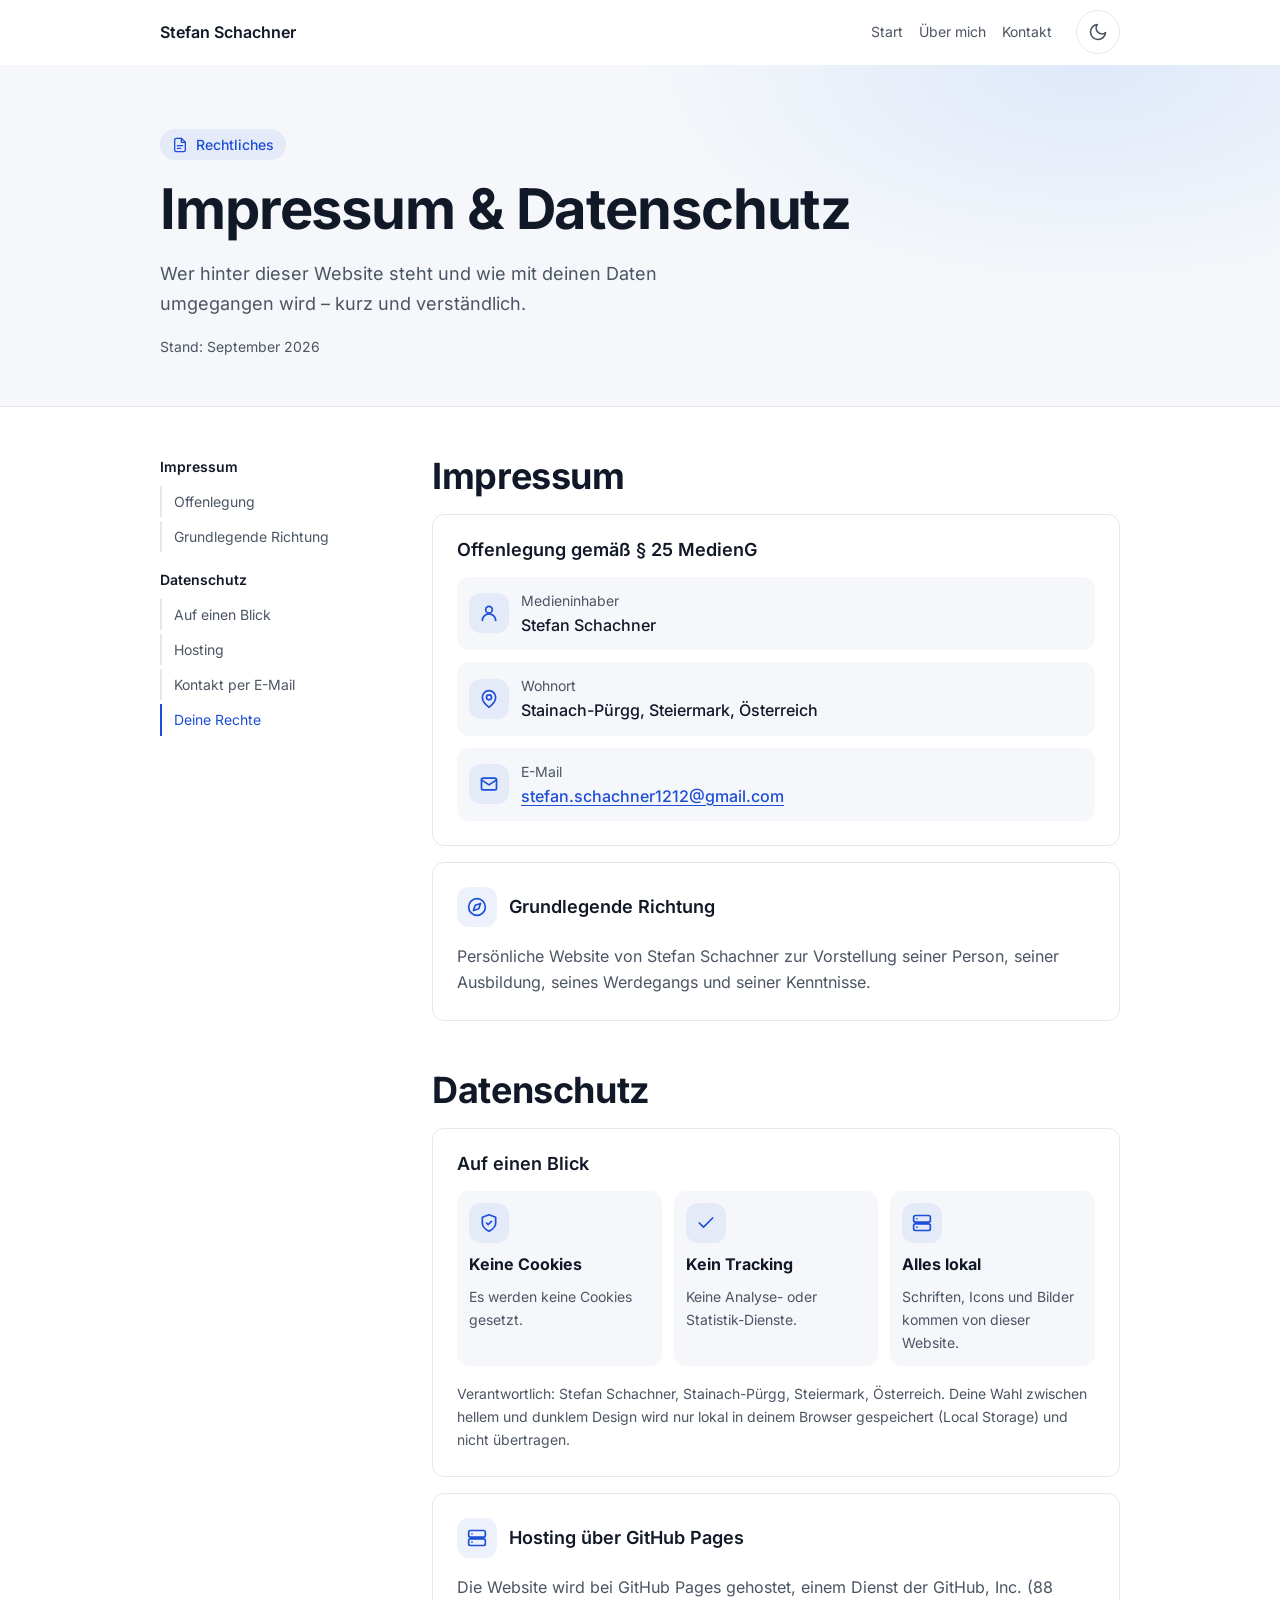
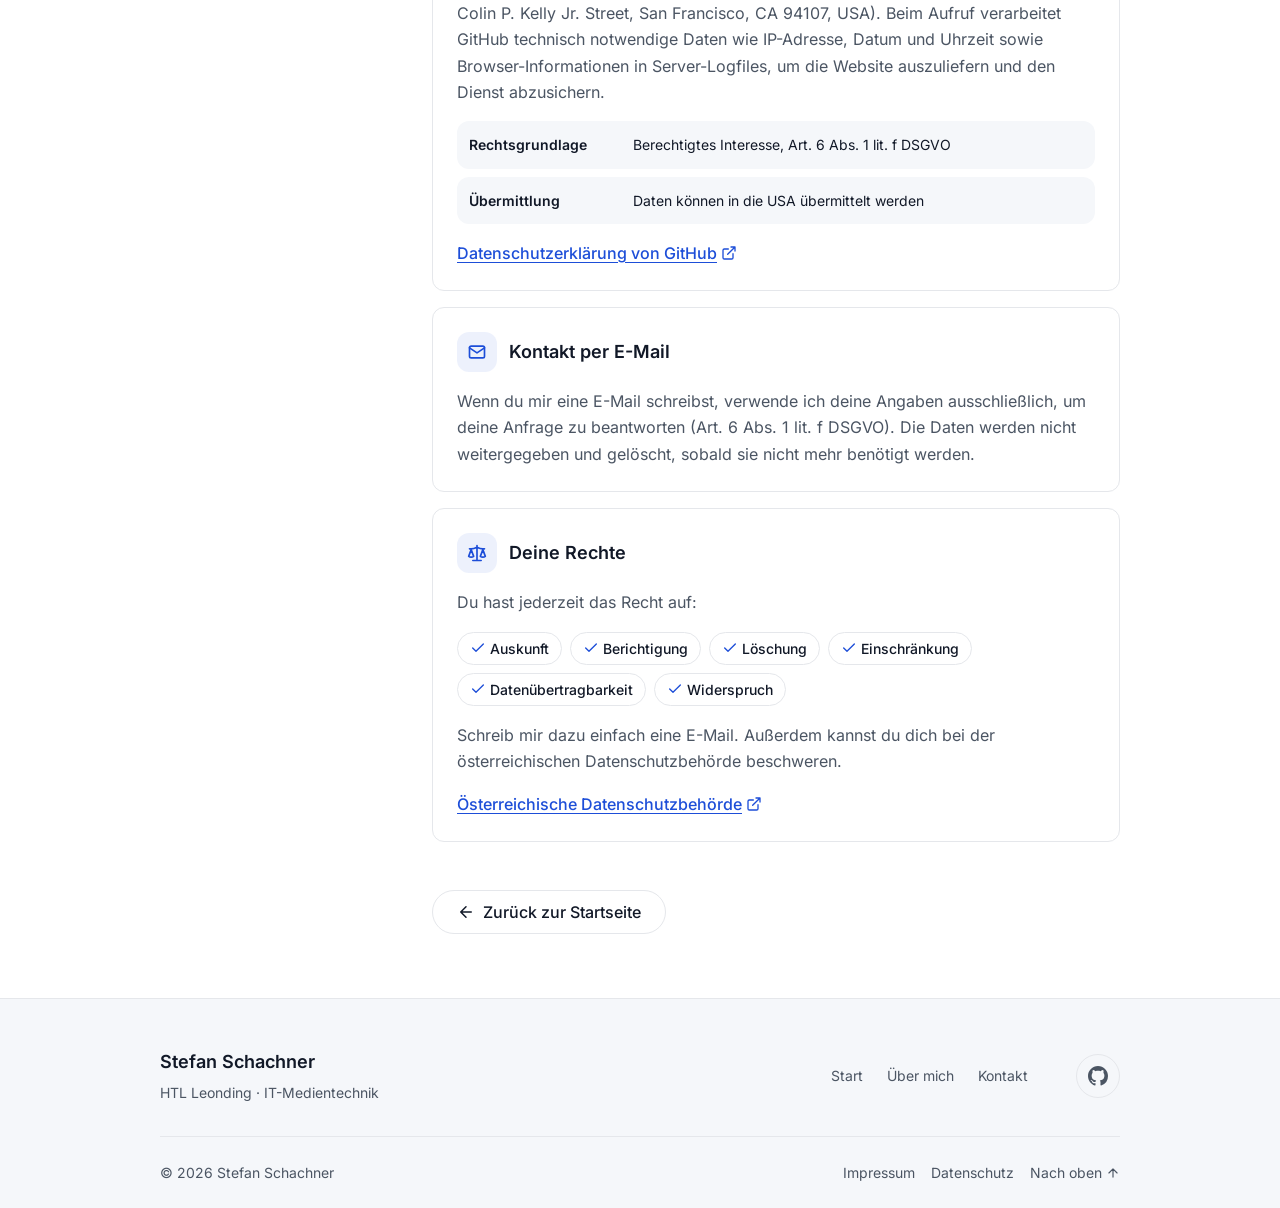
==== impressum/index.html @ c4fe38c9 "Deploy bb2a3c9891f2773bdb623ffd3e989d7460086ff8 stefanschachner1212/schachner-homepage@bb2a3c9891f27" ====
<!DOCTYPE html><html lang="de"><head><meta charset="utf-8"><meta name="viewport" content="width=device-width, initial-scale=1"><title>Impressum &amp; Datenschutz – Stefan Schachner</title><meta name="description" content="Impressum, Offenlegung und Datenschutzhinweise der Website von Stefan Schachner."><link rel="canonical" href="https://stefanschachner1212.github.io/impressum/"><link rel="icon" type="image/svg+xml" href="/favicon.svg"><link rel="apple-touch-icon" href="/apple-touch-icon.png"><meta name="theme-color" content="#ffffff" data-theme-color><meta name="author" content="Stefan Schachner"><meta name="generator" content="Astro v7.3.4"><!-- Link-Vorschau (WhatsApp, LinkedIn, …) --><meta property="og:type" content="website"><meta property="og:locale" content="de_AT"><meta property="og:site_name" content="Stefan Schachner"><meta property="og:title" content="Impressum &amp; Datenschutz – Stefan Schachner"><meta property="og:description" content="Impressum, Offenlegung und Datenschutzhinweise der Website von Stefan Schachner."><meta property="og:url" content="https://stefanschachner1212.github.io/impressum/"><meta property="og:image" content="https://stefanschachner1212.github.io/og-image.png"><meta property="og:image:width" content="1200"><meta property="og:image:height" content="630"><meta property="og:image:alt" content="Stefan Schachner – HTL Leonding, IT-Medientechnik"><meta name="twitter:card" content="summary_large_image"><!-- Vor dem ersten Rendern: .js-Klasse und Theme setzen (kein Aufblitzen). Standard: hell. --><script>
      (() => {
        document.documentElement.classList.add('js');
        let theme = 'light';
        try {
          if (localStorage.getItem('theme') === 'dark') theme = 'dark';
        } catch {}
        document.documentElement.dataset.theme = theme;
      })();
    </script><link rel="stylesheet" href="/_astro/BaseLayout.BggWxMTT.css"><link rel="stylesheet" href="/_astro/impressum.Cw_lmOpi.css"></head><body><a class="skip-link" href="#inhalt">Zum Inhalt springen</a><header class="header" data-header data-astro-cid-nen7h5rs><div class="container header__inner" data-astro-cid-nen7h5rs><a class="header__name" href="/" data-astro-cid-nen7h5rs>Stefan Schachner</a><div class="header__actions" data-astro-cid-nen7h5rs><nav class="header__nav" id="hauptmenue" aria-label="Hauptnavigation" data-menu data-astro-cid-nen7h5rs><ul class="header__links" data-astro-cid-nen7h5rs><li data-astro-cid-nen7h5rs><a href="/#start" data-astro-cid-nen7h5rs>Start</a></li><li data-astro-cid-nen7h5rs><a href="/#ueber-mich" data-astro-cid-nen7h5rs>Über mich</a></li><li data-astro-cid-nen7h5rs><a href="/#kontakt" data-astro-cid-nen7h5rs>Kontakt</a></li></ul></nav><button class="theme-toggle js-only" type="button" aria-label="Dunkles Design aktivieren" data-theme-toggle data-astro-cid-l6lhmie6><!-- Mond: im hellen Modus sichtbar (→ dunkel) --><svg class="theme-toggle__icon theme-toggle__icon--moon" viewBox="0 0 24 24" width="20" height="20" aria-hidden="true" focusable="false" data-astro-cid-l6lhmie6><path d="M21 12.8A9 9 0 1 1 11.2 3a7 7 0 0 0 9.8 9.8Z" fill="none" stroke="currentColor" stroke-width="2" stroke-linecap="round" stroke-linejoin="round" data-astro-cid-l6lhmie6></path></svg><!-- Sonne: im dunklen Modus sichtbar (→ hell) --><svg class="theme-toggle__icon theme-toggle__icon--sun" viewBox="0 0 24 24" width="20" height="20" aria-hidden="true" focusable="false" data-astro-cid-l6lhmie6><g fill="none" stroke="currentColor" stroke-width="2" stroke-linecap="round" data-astro-cid-l6lhmie6><circle cx="12" cy="12" r="4" data-astro-cid-l6lhmie6></circle><path d="M12 2v2M12 20v2M4.9 4.9l1.4 1.4M17.7 17.7l1.4 1.4M2 12h2M20 12h2M4.9 19.1l1.4-1.4M17.7 6.3l1.4-1.4" data-astro-cid-l6lhmie6></path></g></svg></button><script type="module">var e=document.documentElement;function t(){let t=document.querySelector(`meta[data-theme-color]`),n=getComputedStyle(e).getPropertyValue(`--color-bg`).trim();t&&n&&t.setAttribute(`content`,n)}t();function n(t){let n=e.dataset.theme===`dark`;t.setAttribute(`aria-label`,n?`Helles Design aktivieren`:`Dunkles Design aktivieren`)}var r=window.matchMedia(`(prefers-reduced-motion: reduce)`);document.querySelectorAll(`[data-theme-toggle]`).forEach(i=>{n(i);let a=r=>{e.dataset.theme=r;try{localStorage.setItem(`theme`,r)}catch{}n(i),t()};i.addEventListener(`click`,()=>{let t=e.dataset.theme===`dark`?`light`:`dark`;if(!document.startViewTransition||r.matches){a(t);return}let n=i.getBoundingClientRect(),o=n.left+n.width/2,s=n.top+n.height/2,c=Math.hypot(Math.max(o,innerWidth-o),Math.max(s,innerHeight-s));e.classList.add(`theme-transition`);let l=document.startViewTransition(()=>a(t));l.ready.then(()=>{e.animate({clipPath:[`circle(0px at ${o}px ${s}px)`,`circle(${c}px at ${o}px ${s}px)`]},{duration:550,easing:`cubic-bezier(0.22, 1, 0.36, 1)`,pseudoElement:`::view-transition-new(root)`})}),l.finished.finally(()=>e.classList.remove(`theme-transition`))})});</script><button class="header__menu-button js-only" type="button" aria-expanded="false" aria-controls="hauptmenue" data-menu-button data-astro-cid-nen7h5rs><span class="visually-hidden" data-astro-cid-nen7h5rs>Menü</span><svg viewBox="0 0 24 24" width="22" height="22" aria-hidden="true" focusable="false" data-astro-cid-nen7h5rs><g fill="none" stroke="currentColor" stroke-width="2" stroke-linecap="round" data-astro-cid-nen7h5rs><path class="header__menu-line header__menu-line--top" d="M4 7h16" data-astro-cid-nen7h5rs></path><path class="header__menu-line header__menu-line--mid" d="M4 12h16" data-astro-cid-nen7h5rs></path><path class="header__menu-line header__menu-line--bot" d="M4 17h16" data-astro-cid-nen7h5rs></path></g></svg></button></div></div></header><script type="module">var e=document.querySelector(`[data-menu]`),t=document.querySelector(`[data-menu-button]`),n=document.querySelector(`[data-header]`);if(n){let e=()=>{let e=window.scrollY;n.classList.toggle(`is-scrolled`,e>8),document.documentElement.toggleAttribute(`data-scrolled`,e>8),document.documentElement.toggleAttribute(`data-scrolled-far`,e>window.innerHeight*.8)};e(),window.addEventListener(`scroll`,e,{passive:!0})}if(e){let t=new Map;e.querySelectorAll(`a[href*="#"]`).forEach(e=>{let n=new URL(e.href),r=n.pathname===location.pathname?document.getElementById(n.hash.slice(1)):null;r&&t.set(r,e)});let n=e=>{t.forEach(t=>{t===e?t.setAttribute(`aria-current`,`location`):t.removeAttribute(`aria-current`)})};if(t.size){let e=[...t.keys()],r=new IntersectionObserver(r=>{if(window.innerHeight+window.scrollY>=document.documentElement.scrollHeight-4)return n(t.get(e[e.length-1]));let i=r.find(e=>e.isIntersecting);i&&n(t.get(i.target))},{rootMargin:`-45% 0px -50% 0px`});e.forEach(e=>r.observe(e))}}if(e&&t&&n){let r=window.matchMedia(`(min-width: 40rem)`),i=n=>{e.classList.toggle(`is-open`,n),t.setAttribute(`aria-expanded`,String(n))};t.addEventListener(`click`,()=>{let n=t.getAttribute(`aria-expanded`)!==`true`;i(n),n&&e.querySelector(`a`)?.focus()}),e.addEventListener(`click`,e=>{e.target.closest(`a`)&&i(!1)}),document.addEventListener(`keydown`,e=>{e.key===`Escape`&&t.getAttribute(`aria-expanded`)===`true`&&(i(!1),t.focus())}),document.addEventListener(`click`,e=>{n.contains(e.target)||i(!1)}),r.addEventListener(`change`,()=>i(!1))}</script><main id="inhalt"><header class="legal-hero" data-astro-cid-wvx5tcg7><div class="container" data-astro-cid-wvx5tcg7><p class="legal-hero__badge" data-reveal data-astro-cid-wvx5tcg7><svg viewBox="0 0 24 24" width="16" height="16" fill="none" stroke="currentColor" stroke-width="2" stroke-linecap="round" stroke-linejoin="round" aria-hidden="true" focusable="false"><path d="M14 2H6a2 2 0 0 0-2 2v16a2 2 0 0 0 2 2h12a2 2 0 0 0 2-2V8Z"/><path d="M14 2v6h6M8 13h8M8 17h5"/></svg>Rechtliches</p><h1 class="legal-hero__title" data-reveal style="--reveal-delay: 80ms" data-astro-cid-wvx5tcg7>Impressum & Datenschutz</h1><p class="legal-hero__lead" data-reveal style="--reveal-delay: 160ms" data-astro-cid-wvx5tcg7>Wer hinter dieser Website steht und wie mit deinen Daten umgegangen wird – kurz und verständlich.</p><p class="legal-hero__meta" data-reveal style="--reveal-delay: 240ms" data-astro-cid-wvx5tcg7>Stand: September 2026</p></div></header><div class="container legal" data-astro-cid-wvx5tcg7><nav class="legal__toc" aria-label="Inhalt dieser Seite" data-toc data-astro-cid-wvx5tcg7><div class="legal__toc-group" data-astro-cid-wvx5tcg7><p class="legal__toc-title" data-astro-cid-wvx5tcg7>Impressum</p><ul data-astro-cid-wvx5tcg7><li data-astro-cid-wvx5tcg7><a href="#offenlegung" data-astro-cid-wvx5tcg7>Offenlegung</a></li><li data-astro-cid-wvx5tcg7><a href="#richtung" data-astro-cid-wvx5tcg7>Grundlegende Richtung</a></li></ul></div><div class="legal__toc-group" data-astro-cid-wvx5tcg7><p class="legal__toc-title" data-astro-cid-wvx5tcg7>Datenschutz</p><ul data-astro-cid-wvx5tcg7><li data-astro-cid-wvx5tcg7><a href="#datenschutz" data-astro-cid-wvx5tcg7>Auf einen Blick</a></li><li data-astro-cid-wvx5tcg7><a href="#hosting" data-astro-cid-wvx5tcg7>Hosting</a></li><li data-astro-cid-wvx5tcg7><a href="#email" data-astro-cid-wvx5tcg7>Kontakt per E-Mail</a></li><li data-astro-cid-wvx5tcg7><a href="#rechte" data-astro-cid-wvx5tcg7>Deine Rechte</a></li></ul></div></nav><div class="legal__content" data-astro-cid-wvx5tcg7><!-- Impressum --><section class="legal__section" aria-labelledby="impressum-titel" data-astro-cid-wvx5tcg7><h2 id="impressum-titel" class="legal__group-title" data-astro-cid-wvx5tcg7>Impressum</h2><article id="offenlegung" class="legal__card" data-astro-cid-wvx5tcg7><h3 class="legal__card-title" data-astro-cid-wvx5tcg7>Offenlegung gemäß § 25 MedienG</h3><ul class="legal__facts" data-astro-cid-wvx5tcg7><li class="legal__fact" data-astro-cid-wvx5tcg7><span class="legal__icon" data-astro-cid-wvx5tcg7><svg viewBox="0 0 24 24" width="20" height="20" fill="none" stroke="currentColor" stroke-width="2" stroke-linecap="round" stroke-linejoin="round" aria-hidden="true" focusable="false"><circle cx="12" cy="8" r="4"/><path d="M4 21a8 8 0 0 1 16 0"/></svg></span><span class="legal__fact-label" data-astro-cid-wvx5tcg7>Medieninhaber</span><span class="legal__fact-value" data-astro-cid-wvx5tcg7>Stefan Schachner</span></li><li class="legal__fact" data-astro-cid-wvx5tcg7><span class="legal__icon" data-astro-cid-wvx5tcg7><svg viewBox="0 0 24 24" width="20" height="20" fill="none" stroke="currentColor" stroke-width="2" stroke-linecap="round" stroke-linejoin="round" aria-hidden="true" focusable="false"><path d="M20 10c0 6-8 12-8 12s-8-6-8-12a8 8 0 0 1 16 0Z"/><circle cx="12" cy="10" r="3"/></svg></span><span class="legal__fact-label" data-astro-cid-wvx5tcg7>Wohnort</span><span class="legal__fact-value" data-astro-cid-wvx5tcg7>Stainach-Pürgg, Steiermark, Österreich</span></li><li class="legal__fact" data-astro-cid-wvx5tcg7><span class="legal__icon" data-astro-cid-wvx5tcg7><svg viewBox="0 0 24 24" width="20" height="20" fill="none" stroke="currentColor" stroke-width="2" stroke-linecap="round" stroke-linejoin="round" aria-hidden="true" focusable="false"><rect x="3" y="5" width="18" height="14" rx="2"/><path d="m3 7 9 6 9-6"/></svg></span><span class="legal__fact-label" data-astro-cid-wvx5tcg7>E-Mail</span><span class="legal__fact-value" data-astro-cid-wvx5tcg7><a data-email-user="2121renhcahcs.nafets" data-email-domain="moc.liamg"><span data-email-text>stefan.schachner1212 [at] gmail.com</span></a><script type="module">var e=e=>[...e].reverse().join(``);document.querySelectorAll(`[data-email-user]`).forEach(t=>{let n=`${e(t.dataset.emailUser??``)}@${e(t.dataset.emailDomain??``)}`;t.href=`mailto:${n}`;let r=t.querySelector(`[data-email-text]`),[i,a]=n.split(`@`);r&&r.replaceChildren(`${i}@`,document.createElement(`wbr`),a)});</script></span></li></ul></article><article id="richtung" class="legal__card" data-astro-cid-wvx5tcg7><div class="legal__card-head" data-astro-cid-wvx5tcg7><span class="legal__icon" data-astro-cid-wvx5tcg7><svg viewBox="0 0 24 24" width="20" height="20" fill="none" stroke="currentColor" stroke-width="2" stroke-linecap="round" stroke-linejoin="round" aria-hidden="true" focusable="false"><circle cx="12" cy="12" r="10"/><path d="m16.24 7.76-2.12 6.36-6.36 2.12 2.12-6.36Z"/></svg></span><h3 class="legal__card-title" data-astro-cid-wvx5tcg7>Grundlegende Richtung</h3></div><p data-astro-cid-wvx5tcg7>Persönliche Website von Stefan Schachner zur Vorstellung seiner Person, seiner Ausbildung, seines Werdegangs und seiner Kenntnisse.</p></article></section><!-- Datenschutz --><section class="legal__section" aria-labelledby="datenschutz-titel" data-astro-cid-wvx5tcg7><h2 id="datenschutz-titel" class="legal__group-title" data-astro-cid-wvx5tcg7>Datenschutz</h2><article id="datenschutz" class="legal__card" data-astro-cid-wvx5tcg7><h3 class="legal__card-title" data-astro-cid-wvx5tcg7>Auf einen Blick</h3><ul class="legal__principles" data-astro-cid-wvx5tcg7><li class="legal__principle" data-astro-cid-wvx5tcg7><span class="legal__icon" data-astro-cid-wvx5tcg7><svg viewBox="0 0 24 24" width="20" height="20" fill="none" stroke="currentColor" stroke-width="2" stroke-linecap="round" stroke-linejoin="round" aria-hidden="true" focusable="false"><path d="M12 22s8-4 8-10V5l-8-3-8 3v7c0 6 8 10 8 10Z"/><path d="m9 12 2 2 4-4"/></svg></span><strong data-astro-cid-wvx5tcg7>Keine Cookies</strong><span data-astro-cid-wvx5tcg7>Es werden keine Cookies gesetzt.</span></li><li class="legal__principle" data-astro-cid-wvx5tcg7><span class="legal__icon" data-astro-cid-wvx5tcg7><svg viewBox="0 0 24 24" width="20" height="20" fill="none" stroke="currentColor" stroke-width="2" stroke-linecap="round" stroke-linejoin="round" aria-hidden="true" focusable="false"><path d="M20 6 9 17l-5-5"/></svg></span><strong data-astro-cid-wvx5tcg7>Kein Tracking</strong><span data-astro-cid-wvx5tcg7>Keine Analyse- oder Statistik-Dienste.</span></li><li class="legal__principle" data-astro-cid-wvx5tcg7><span class="legal__icon" data-astro-cid-wvx5tcg7><svg viewBox="0 0 24 24" width="20" height="20" fill="none" stroke="currentColor" stroke-width="2" stroke-linecap="round" stroke-linejoin="round" aria-hidden="true" focusable="false"><rect x="2" y="3" width="20" height="8" rx="2"/><rect x="2" y="13" width="20" height="8" rx="2"/><path d="M6 7h.01M6 17h.01"/></svg></span><strong data-astro-cid-wvx5tcg7>Alles lokal</strong><span data-astro-cid-wvx5tcg7>Schriften, Icons und Bilder kommen von dieser Website.</span></li></ul><p class="legal__note" data-astro-cid-wvx5tcg7>Verantwortlich: Stefan Schachner, Stainach-Pürgg, Steiermark, Österreich. Deine Wahl zwischen hellem und dunklem Design wird nur lokal in deinem Browser gespeichert (Local Storage) und nicht übertragen.</p></article><article id="hosting" class="legal__card" data-astro-cid-wvx5tcg7><div class="legal__card-head" data-astro-cid-wvx5tcg7><span class="legal__icon" data-astro-cid-wvx5tcg7><svg viewBox="0 0 24 24" width="20" height="20" fill="none" stroke="currentColor" stroke-width="2" stroke-linecap="round" stroke-linejoin="round" aria-hidden="true" focusable="false"><rect x="2" y="3" width="20" height="8" rx="2"/><rect x="2" y="13" width="20" height="8" rx="2"/><path d="M6 7h.01M6 17h.01"/></svg></span><h3 class="legal__card-title" data-astro-cid-wvx5tcg7>Hosting über GitHub Pages</h3></div><p data-astro-cid-wvx5tcg7>Die Website wird bei GitHub Pages gehostet, einem Dienst der GitHub, Inc. (88 Colin P. Kelly Jr. Street, San Francisco, CA 94107, USA). Beim Aufruf verarbeitet GitHub technisch notwendige Daten wie IP-Adresse, Datum und Uhrzeit sowie Browser-Informationen in Server-Logfiles, um die Website auszuliefern und den Dienst abzusichern.</p><ul class="legal__details" data-astro-cid-wvx5tcg7><li data-astro-cid-wvx5tcg7><span data-astro-cid-wvx5tcg7>Rechtsgrundlage</span> Berechtigtes Interesse, Art. 6 Abs. 1 lit. f DSGVO</li><li data-astro-cid-wvx5tcg7><span data-astro-cid-wvx5tcg7>Übermittlung</span> Daten können in die USA übermittelt werden</li></ul><a class="legal__link" href="https://docs.github.com/de/site-policy/privacy-policies/github-general-privacy-statement" data-astro-cid-wvx5tcg7>Datenschutzerklärung von GitHub<svg viewBox="0 0 24 24" width="16" height="16" fill="none" stroke="currentColor" stroke-width="2" stroke-linecap="round" stroke-linejoin="round" aria-hidden="true" focusable="false"><path d="M15 3h6v6M10 14 21 3M18 13v6a2 2 0 0 1-2 2H5a2 2 0 0 1-2-2V8a2 2 0 0 1 2-2h6"/></svg></a></article><article id="email" class="legal__card" data-astro-cid-wvx5tcg7><div class="legal__card-head" data-astro-cid-wvx5tcg7><span class="legal__icon" data-astro-cid-wvx5tcg7><svg viewBox="0 0 24 24" width="20" height="20" fill="none" stroke="currentColor" stroke-width="2" stroke-linecap="round" stroke-linejoin="round" aria-hidden="true" focusable="false"><rect x="3" y="5" width="18" height="14" rx="2"/><path d="m3 7 9 6 9-6"/></svg></span><h3 class="legal__card-title" data-astro-cid-wvx5tcg7>Kontakt per E-Mail</h3></div><p data-astro-cid-wvx5tcg7>Wenn du mir eine E-Mail schreibst, verwende ich deine Angaben ausschließlich, um deine Anfrage zu beantworten (Art. 6 Abs. 1 lit. f DSGVO). Die Daten werden nicht weitergegeben und gelöscht, sobald sie nicht mehr benötigt werden.</p></article><article id="rechte" class="legal__card" data-astro-cid-wvx5tcg7><div class="legal__card-head" data-astro-cid-wvx5tcg7><span class="legal__icon" data-astro-cid-wvx5tcg7><svg viewBox="0 0 24 24" width="20" height="20" fill="none" stroke="currentColor" stroke-width="2" stroke-linecap="round" stroke-linejoin="round" aria-hidden="true" focusable="false"><path d="m16 16 3-8 3 8c-.87.65-1.92 1-3 1s-2.13-.35-3-1Z"/><path d="m2 16 3-8 3 8c-.87.65-1.92 1-3 1s-2.13-.35-3-1Z"/><path d="M7 21h10M12 3v18M3 7h2c2 0 5-1 7-2 2 1 5 2 7 2h2"/></svg></span><h3 class="legal__card-title" data-astro-cid-wvx5tcg7>Deine Rechte</h3></div><p data-astro-cid-wvx5tcg7>Du hast jederzeit das Recht auf:</p><ul class="legal__rights" data-astro-cid-wvx5tcg7><li data-astro-cid-wvx5tcg7><svg viewBox="0 0 24 24" width="16" height="16" fill="none" stroke="currentColor" stroke-width="2" stroke-linecap="round" stroke-linejoin="round" aria-hidden="true" focusable="false"><path d="M20 6 9 17l-5-5"/></svg>Auskunft</li><li data-astro-cid-wvx5tcg7><svg viewBox="0 0 24 24" width="16" height="16" fill="none" stroke="currentColor" stroke-width="2" stroke-linecap="round" stroke-linejoin="round" aria-hidden="true" focusable="false"><path d="M20 6 9 17l-5-5"/></svg>Berichtigung</li><li data-astro-cid-wvx5tcg7><svg viewBox="0 0 24 24" width="16" height="16" fill="none" stroke="currentColor" stroke-width="2" stroke-linecap="round" stroke-linejoin="round" aria-hidden="true" focusable="false"><path d="M20 6 9 17l-5-5"/></svg>Löschung</li><li data-astro-cid-wvx5tcg7><svg viewBox="0 0 24 24" width="16" height="16" fill="none" stroke="currentColor" stroke-width="2" stroke-linecap="round" stroke-linejoin="round" aria-hidden="true" focusable="false"><path d="M20 6 9 17l-5-5"/></svg>Einschränkung</li><li data-astro-cid-wvx5tcg7><svg viewBox="0 0 24 24" width="16" height="16" fill="none" stroke="currentColor" stroke-width="2" stroke-linecap="round" stroke-linejoin="round" aria-hidden="true" focusable="false"><path d="M20 6 9 17l-5-5"/></svg>Datenübertragbarkeit</li><li data-astro-cid-wvx5tcg7><svg viewBox="0 0 24 24" width="16" height="16" fill="none" stroke="currentColor" stroke-width="2" stroke-linecap="round" stroke-linejoin="round" aria-hidden="true" focusable="false"><path d="M20 6 9 17l-5-5"/></svg>Widerspruch</li></ul><p data-astro-cid-wvx5tcg7>Schreib mir dazu einfach eine E-Mail. Außerdem kannst du dich bei der österreichischen Datenschutzbehörde beschweren.</p><a class="legal__link" href="https://www.dsb.gv.at" data-astro-cid-wvx5tcg7>Österreichische Datenschutzbehörde<svg viewBox="0 0 24 24" width="16" height="16" fill="none" stroke="currentColor" stroke-width="2" stroke-linecap="round" stroke-linejoin="round" aria-hidden="true" focusable="false"><path d="M15 3h6v6M10 14 21 3M18 13v6a2 2 0 0 1-2 2H5a2 2 0 0 1-2-2V8a2 2 0 0 1 2-2h6"/></svg></a></article></section><a class="legal__back" href="/" data-astro-cid-wvx5tcg7><svg viewBox="0 0 24 24" width="18" height="18" fill="none" stroke="currentColor" stroke-width="2" stroke-linecap="round" stroke-linejoin="round" aria-hidden="true" focusable="false"><path d="m12 19-7-7 7-7M19 12H5"/></svg>Zurück zur Startseite</a></div></div></main><footer class="footer" data-astro-cid-jo6i4kqk><div class="container" data-astro-cid-jo6i4kqk><div class="footer__top" data-astro-cid-jo6i4kqk><div class="footer__brand" data-astro-cid-jo6i4kqk><a class="footer__name" href="/" data-astro-cid-jo6i4kqk>Stefan Schachner</a><p class="footer__tagline" data-astro-cid-jo6i4kqk>HTL Leonding · IT-Medientechnik</p></div><nav class="footer__nav" aria-label="Seiten" data-astro-cid-jo6i4kqk><ul data-astro-cid-jo6i4kqk><li data-astro-cid-jo6i4kqk><a href="/#start" data-astro-cid-jo6i4kqk>Start</a></li><li data-astro-cid-jo6i4kqk><a href="/#ueber-mich" data-astro-cid-jo6i4kqk>Über mich</a></li><li data-astro-cid-jo6i4kqk><a href="/#kontakt" data-astro-cid-jo6i4kqk>Kontakt</a></li></ul></nav><a class="footer__social" href="https://github.com/stefanschachner1212" rel="me" aria-label="GitHub-Profil von Stefan Schachner" data-astro-cid-jo6i4kqk><svg viewBox="0 0 24 24" width="20" height="20" fill="none" stroke="currentColor" stroke-width="2" stroke-linecap="round" stroke-linejoin="round" aria-hidden="true" focusable="false"><g transform="scale(1.5)"><path fill="currentColor" stroke="none" d="M8 0C3.58 0 0 3.58 0 8c0 3.54 2.29 6.53 5.47 7.59.4.07.55-.17.55-.38 0-.19-.01-.82-.01-1.49-2.01.37-2.53-.49-2.69-.94-.09-.23-.48-.94-.82-1.13-.28-.15-.68-.52-.01-.53.63-.01 1.08.58 1.23.82.72 1.21 1.87.87 2.33.66.07-.52.28-.87.51-1.07-1.78-.2-3.64-.89-3.64-3.95 0-.87.31-1.59.82-2.15-.08-.2-.36-1.02.08-2.12 0 0 .67-.21 2.2.82.64-.18 1.32-.27 2-.27.68 0 1.36.09 2 .27 1.53-1.04 2.2-.82 2.2-.82.44 1.1.16 1.92.08 2.12.51.56.82 1.27.82 2.15 0 3.07-1.87 3.75-3.65 3.95.29.25.54.73.54 1.48 0 1.07-.01 1.93-.01 2.2 0 .21.15.46.55.38A8.013 8.013 0 0 0 16 8c0-4.42-3.58-8-8-8Z"/></g></svg></a></div><div class="footer__bottom" data-astro-cid-jo6i4kqk><p data-astro-cid-jo6i4kqk>© 2026 Stefan Schachner</p><nav class="footer__legal" aria-label="Rechtliches" data-astro-cid-jo6i4kqk><a href="/impressum/" data-astro-cid-jo6i4kqk>Impressum</a><a href="/impressum/#datenschutz" data-astro-cid-jo6i4kqk>Datenschutz</a><a href="#" class="footer__top-link" data-astro-cid-jo6i4kqk>Nach oben<svg viewBox="0 0 24 24" width="14" height="14" fill="none" stroke="currentColor" stroke-width="2" stroke-linecap="round" stroke-linejoin="round" aria-hidden="true" focusable="false"><path d="m5 12 7-7 7 7M12 19V5"/></svg></a></nav></div></div></footer><button class="back-to-top js-only" type="button" aria-label="Nach oben" data-back-to-top data-astro-cid-vy5be4ad><svg viewBox="0 0 24 24" width="20" height="20" fill="none" stroke="currentColor" stroke-width="2" stroke-linecap="round" stroke-linejoin="round" aria-hidden="true" focusable="false"><path d="m5 12 7-7 7 7M12 19V5"/></svg></button><script type="module">var e=document.querySelector(`[data-back-to-top]`),t=document.querySelector(`footer`);e&&(e.addEventListener(`click`,()=>window.scrollTo({top:0})),t&&new IntersectionObserver(([t])=>e.classList.toggle(`is-over-footer`,t.isIntersecting)).observe(t));</script><script type="module">var e=new IntersectionObserver(t=>{for(let n of t)n.isIntersecting&&(n.target.classList.add(`is-visible`),e.unobserve(n.target))},{rootMargin:`0px 0px -4% 0px`});document.querySelectorAll(`[data-reveal]`).forEach(t=>e.observe(t));</script></body></html><script type="module">var e=new Map;document.querySelectorAll(`[data-toc] a`).forEach(t=>{e.set(t.hash.slice(1),t)});var t=[...e.keys()],n=t=>{e.forEach((e,n)=>{n===t?e.setAttribute(`aria-current`,`location`):e.removeAttribute(`aria-current`)})},r=0;e.forEach((e,t)=>e.addEventListener(`click`,()=>{n(t),r=performance.now()+1e3}));var i=()=>window.innerHeight+window.scrollY>=document.documentElement.scrollHeight-4,a=new IntersectionObserver(e=>{if(performance.now()<r)return;if(i())return n(t[t.length-1]);let a=e.filter(e=>e.isIntersecting);a.length&&n(a[0].target.id)},{rootMargin:`-20% 0px -65% 0px`});t.forEach(e=>{let t=document.getElementById(e);t&&a.observe(t)}),window.addEventListener(`scroll`,()=>{performance.now()>=r&&i()&&n(t[t.length-1])},{passive:!0});</script>
---- _astro/BaseLayout.BggWxMTT.css ----
@font-face{font-family:Inter Variable;font-style:normal;font-display:swap;font-weight:100 900;src:url(/_astro/inter-cyrillic-ext-wght-normal.BOeWTOD4.woff2)format("woff2-variations");unicode-range:U+460-52F,U+1C80-1C8A,U+20B4,U+2DE0-2DFF,U+A640-A69F,U+FE2E-FE2F}@font-face{font-family:Inter Variable;font-style:normal;font-display:swap;font-weight:100 900;src:url(/_astro/inter-cyrillic-wght-normal.DqGufNeO.woff2)format("woff2-variations");unicode-range:U+301,U+400-45F,U+490-491,U+4B0-4B1,U+2116}@font-face{font-family:Inter Variable;font-style:normal;font-display:swap;font-weight:100 900;src:url(/_astro/inter-greek-ext-wght-normal.DlzME5K_.woff2)format("woff2-variations");unicode-range:U+1F??}@font-face{font-family:Inter Variable;font-style:normal;font-display:swap;font-weight:100 900;src:url(/_astro/inter-greek-wght-normal.CkhJZR-_.woff2)format("woff2-variations");unicode-range:U+370-377,U+37A-37F,U+384-38A,U+38C,U+38E-3A1,U+3A3-3FF}@font-face{font-family:Inter Variable;font-style:normal;font-display:swap;font-weight:100 900;src:url(/_astro/inter-vietnamese-wght-normal.CBcvBZtf.woff2)format("woff2-variations");unicode-range:U+102-103,U+110-111,U+128-129,U+168-169,U+1A0-1A1,U+1AF-1B0,U+300-301,U+303-304,U+308-309,U+323,U+329,U+1EA0-1EF9,U+20AB}@font-face{font-family:Inter Variable;font-style:normal;font-display:swap;font-weight:100 900;src:url(/_astro/inter-latin-ext-wght-normal.DO1Apj_S.woff2)format("woff2-variations");unicode-range:U+100-2BA,U+2BD-2C5,U+2C7-2CC,U+2CE-2D7,U+2DD-2FF,U+304,U+308,U+329,U+1D00-1DBF,U+1E00-1E9F,U+1EF2-1EFF,U+2020,U+20A0-20AB,U+20AD-20C0,U+2113,U+2C60-2C7F,U+A720-A7FF}@font-face{font-family:Inter Variable;font-style:normal;font-display:swap;font-weight:100 900;src:url(/_astro/inter-latin-wght-normal.Dx4kXJAl.woff2)format("woff2-variations");unicode-range:U+??,U+131,U+152-153,U+2BB-2BC,U+2C6,U+2DA,U+2DC,U+304,U+308,U+329,U+2000-206F,U+20AC,U+2122,U+2191,U+2193,U+2212,U+2215,U+FEFF,U+FFFD}:root{color-scheme:light;--color-bg:#fff;--color-surface:#f5f7fa;--color-text:#111827;--color-text-muted:#4b5563;--color-border:#e5e7eb;--color-accent:#1d4ed8;--color-accent-hover:#1e40af;--color-accent-contrast:#fff;--color-focus:#2563eb;--color-particle:#3b82f6;--color-accent-soft:#1d4ed814;--color-spotlight:#3b82f61f;--color-header-bg:#fffc;--shadow-header:0 4px 20px -8px #0f172a1f;--shadow-portrait:0 20px 50px -20px #1d4ed859;--font-sans:"Inter Variable", system-ui, -apple-system, "Segoe UI", Roboto, sans-serif;--font-size-sm:.875rem;--font-size-base:1rem;--font-size-lg:1.125rem;--font-size-xl:1.5rem;--font-size-2xl:clamp(1.75rem, 1.4rem + 1.5vw, 2.25rem);--font-size-3xl:clamp(2.25rem, 1.6rem + 3vw, 3.5rem);--line-height-tight:1.2;--line-height-base:1.65;--space-1:.25rem;--space-2:.5rem;--space-3:.75rem;--space-4:1rem;--space-6:1.5rem;--space-8:2rem;--space-12:3rem;--space-16:4rem;--space-24:6rem;--container-max:64rem;--container-padding:var(--space-4);--header-height:4rem;--radius-sm:.375rem;--radius-md:.75rem;--radius-lg:1.5rem;--radius-full:9999px;--duration-fast:.15s;--duration-base:.3s;--ease-out:cubic-bezier(.22, 1, .36, 1)}:root[data-theme=dark]{color-scheme:dark;--color-bg:#0b1120;--color-surface:#131c2e;--color-text:#e5e7eb;--color-text-muted:#9ca3af;--color-border:#1f2a3d;--color-accent:#60a5fa;--color-accent-hover:#93c5fd;--color-accent-contrast:#0b1120;--color-focus:#93c5fd;--color-particle:#60a5fa;--color-accent-soft:#60a5fa1f;--color-spotlight:#60a5fa24;--color-header-bg:#0b1120cc;--shadow-header:0 4px 20px -8px #00000080;--shadow-portrait:0 20px 50px -20px #0009}@media (width>=48rem){:root{--container-padding:var(--space-8)}}*,:before,:after{box-sizing:border-box}*{margin:0}html{-webkit-text-size-adjust:100%;text-size-adjust:100%;scroll-padding-top:var(--header-height)}@media (prefers-reduced-motion:no-preference){html{scroll-behavior:smooth}}body{min-height:100vh;font-family:var(--font-sans);font-size:var(--font-size-base);line-height:var(--line-height-base);color:var(--color-text);background-color:var(--color-bg);-webkit-font-smoothing:antialiased;flex-direction:column;display:flex}main{flex:1}img,svg,picture{max-width:100%;display:block}h1,h2,h3{line-height:var(--line-height-tight);text-wrap:balance}p{text-wrap:pretty}a{color:var(--color-accent);text-underline-offset:.2em}a:hover{color:var(--color-accent-hover)}:focus-visible{outline:3px solid var(--color-focus);outline-offset:3px;border-radius:var(--radius-sm)}.section{padding-block:var(--space-16)}.section--surface{background-color:var(--color-surface)}.section__title{margin-bottom:var(--space-6);font-size:var(--font-size-2xl);letter-spacing:-.01em}@media (width>=48rem){.section{padding-block:var(--space-24)}}@media (prefers-reduced-motion:no-preference){.js [data-reveal]{transition:opacity .45s var(--ease-out), transform .45s var(--ease-out);transition-delay:var(--reveal-delay,0s)}.js [data-reveal]:not(.is-visible){opacity:0;transform:translateY(.75rem)}}@media (prefers-reduced-motion:no-preference) and (hover:none){.js [data-reveal]{transition:opacity .4s ease-out;transition-delay:var(--reveal-delay,0s)}.js [data-reveal]:not(.is-visible){transform:none}}@media (prefers-reduced-motion:no-preference){@view-transition{navigation:auto}}::view-transition-old(root),::view-transition-new(root){animation-duration:.25s}.theme-transition::view-transition-old(root),.theme-transition::view-transition-new(root){mix-blend-mode:normal;animation:none}.button{justify-content:center;align-items:center;gap:var(--space-2);min-height:2.75rem;padding:var(--space-2) var(--space-6);border-radius:var(--radius-full);transition:background-color var(--duration-fast) ease, border-color var(--duration-fast) ease, color var(--duration-fast) ease, transform var(--duration-fast) ease;border:1px solid #0000;font-weight:500;text-decoration:none;display:inline-flex}.button:hover{transform:translateY(-1px)}.button--primary{background-color:var(--color-accent);color:var(--color-accent-contrast)}.button--primary:hover{background-color:var(--color-accent-hover);color:var(--color-accent-contrast)}.button--secondary{background-color:var(--color-bg);border-color:var(--color-border);color:var(--color-text)}.button--secondary:hover{border-color:var(--color-accent);color:var(--color-accent)}html:not(.js) .js-only{display:none!important}.container{width:100%;max-width:var(--container-max);padding-inline:var(--container-padding);margin-inline:auto}.visually-hidden{clip:rect(0, 0, 0, 0);white-space:nowrap;border:0;width:1px;height:1px;margin:-1px;padding:0;position:absolute;overflow:hidden}.skip-link{top:var(--space-2);left:var(--space-2);z-index:100;padding:var(--space-2) var(--space-4);background:var(--color-accent);color:var(--color-accent-contrast);border-radius:var(--radius-sm);position:fixed;transform:translateY(-200%)}.skip-link:focus-visible{color:var(--color-accent-contrast);transform:none}@media (prefers-reduced-motion:reduce){*,:before,:after{scroll-behavior:auto!important;transition-duration:.01ms!important;animation-duration:.01ms!important;animation-iteration-count:1!important}}.theme-toggle[data-astro-cid-l6lhmie6]{width:2.75rem;height:2.75rem;color:var(--color-text-muted);border:1px solid var(--color-border);border-radius:var(--radius-full);cursor:pointer;transition:color var(--duration-fast) ease, border-color var(--duration-fast) ease;background:0 0;place-items:center;padding:0;display:inline-grid}.theme-toggle[data-astro-cid-l6lhmie6]:hover{color:var(--color-accent);border-color:var(--color-accent)}.theme-toggle__icon--sun[data-astro-cid-l6lhmie6]{display:none}[data-theme=dark] .theme-toggle__icon--sun[data-astro-cid-l6lhmie6]{display:block}[data-theme=dark] .theme-toggle__icon--moon[data-astro-cid-l6lhmie6]{display:none}.header[data-astro-cid-nen7h5rs]{z-index:10;background-color:var(--color-header-bg);backdrop-filter:saturate(180%)blur(12px);transition:border-color var(--duration-base) ease, box-shadow var(--duration-base) ease;view-transition-name:site-header;border-bottom:1px solid #0000;position:sticky;top:0}.theme-transition .header[data-astro-cid-nen7h5rs]{view-transition-name:none}@media (hover:none){.header[data-astro-cid-nen7h5rs]{background-color:var(--color-bg);backdrop-filter:none}}.header[data-astro-cid-nen7h5rs].is-scrolled{border-bottom-color:var(--color-border);box-shadow:var(--shadow-header)}.header__inner[data-astro-cid-nen7h5rs]{justify-content:space-between;align-items:center;gap:var(--space-4);min-height:var(--header-height);display:flex;position:relative}.header__name[data-astro-cid-nen7h5rs]{color:var(--color-text);white-space:nowrap;font-weight:600;text-decoration:none}.header__actions[data-astro-cid-nen7h5rs]{align-items:center;gap:var(--space-2);display:flex}.header__links[data-astro-cid-nen7h5rs]{gap:var(--space-1) var(--space-4);flex-wrap:wrap;padding:0;list-style:none;display:flex}.header__links[data-astro-cid-nen7h5rs] a[data-astro-cid-nen7h5rs]{padding-block:var(--space-2);font-size:var(--font-size-sm);color:var(--color-text-muted);background-image:linear-gradient(var(--color-accent), var(--color-accent));transition:color var(--duration-fast) ease, background-size var(--duration-base) var(--ease-out);background-position:0 calc(100% - .35rem);background-repeat:no-repeat;background-size:0% 2px;text-decoration:none;display:inline-block}.header__links[data-astro-cid-nen7h5rs] a[data-astro-cid-nen7h5rs]:hover,.header__links[data-astro-cid-nen7h5rs] a[data-astro-cid-nen7h5rs][aria-current=location]{color:var(--color-accent);background-size:100% 2px}.header__menu-button[data-astro-cid-nen7h5rs]{width:2.75rem;height:2.75rem;color:var(--color-text);border:1px solid var(--color-border);border-radius:var(--radius-full);cursor:pointer;background:0 0;place-items:center;padding:0;display:inline-grid}.header__menu-line[data-astro-cid-nen7h5rs]{transform-origin:50%;transition:transform var(--duration-base) var(--ease-out), opacity var(--duration-fast) ease}.header__menu-button[data-astro-cid-nen7h5rs][aria-expanded=true] .header__menu-line--top[data-astro-cid-nen7h5rs]{transform:translateY(5px)rotate(45deg)}.header__menu-button[data-astro-cid-nen7h5rs][aria-expanded=true] .header__menu-line--mid[data-astro-cid-nen7h5rs]{opacity:0}.header__menu-button[data-astro-cid-nen7h5rs][aria-expanded=true] .header__menu-line--bot[data-astro-cid-nen7h5rs]{transform:translateY(-5px)rotate(-45deg)}@media (width<=39.99rem){.js .header__nav[data-astro-cid-nen7h5rs]{padding:var(--space-2) var(--container-padding) var(--space-4);background-color:var(--color-bg);border-bottom:1px solid var(--color-border);display:none;position:absolute;top:100%;left:0;right:0}.js .header__nav[data-astro-cid-nen7h5rs].is-open{animation:menu-in var(--duration-base) var(--ease-out);display:block}.js .header__links[data-astro-cid-nen7h5rs]{flex-direction:column;gap:0}.js .header__links[data-astro-cid-nen7h5rs] a[data-astro-cid-nen7h5rs]{padding-block:var(--space-3);font-size:var(--font-size-base);display:block}}@keyframes menu-in{0%{opacity:0;transform:translateY(-.5rem)}}@media (width>=40rem){.header__menu-button[data-astro-cid-nen7h5rs]{display:none}.header__actions[data-astro-cid-nen7h5rs]{gap:var(--space-6)}}.footer[data-astro-cid-jo6i4kqk]{font-size:var(--font-size-sm);color:var(--color-text-muted);background-color:var(--color-surface);border-top:1px solid var(--color-border)}.footer[data-astro-cid-jo6i4kqk] a[data-astro-cid-jo6i4kqk]{color:var(--color-text-muted);transition:color var(--duration-fast) ease;text-decoration:none}.footer[data-astro-cid-jo6i4kqk] a[data-astro-cid-jo6i4kqk]:hover{color:var(--color-accent)}.footer__top[data-astro-cid-jo6i4kqk]{gap:var(--space-6);padding-block:var(--space-12) var(--space-8);display:grid}.footer__name[data-astro-cid-jo6i4kqk]{font-size:var(--font-size-lg);font-weight:600}.footer[data-astro-cid-jo6i4kqk] .footer__name[data-astro-cid-jo6i4kqk]{color:var(--color-text)}.footer__tagline[data-astro-cid-jo6i4kqk]{margin-top:var(--space-1)}.footer__nav[data-astro-cid-jo6i4kqk] ul[data-astro-cid-jo6i4kqk]{gap:var(--space-2) var(--space-6);flex-wrap:wrap;padding:0;list-style:none;display:flex}.footer__social[data-astro-cid-jo6i4kqk]{border:1px solid var(--color-border);border-radius:var(--radius-full);width:2.75rem;height:2.75rem;transition:color var(--duration-fast) ease, border-color var(--duration-fast) ease;justify-self:start;place-items:center;display:grid}.footer[data-astro-cid-jo6i4kqk] .footer__social[data-astro-cid-jo6i4kqk]:hover{border-color:var(--color-accent)}.footer__bottom[data-astro-cid-jo6i4kqk]{justify-content:space-between;align-items:center;gap:var(--space-3) var(--space-6);padding-block:var(--space-6);border-top:1px solid var(--color-border);flex-wrap:wrap;display:flex}.footer__legal[data-astro-cid-jo6i4kqk]{gap:var(--space-2) var(--space-4);flex-wrap:wrap;display:flex}.footer__top-link[data-astro-cid-jo6i4kqk]{align-items:center;gap:var(--space-1);display:inline-flex}@media (width>=48rem){.footer__top[data-astro-cid-jo6i4kqk]{align-items:center;gap:var(--space-12);grid-template-columns:1fr auto auto}}.back-to-top[data-astro-cid-vy5be4ad]{right:var(--space-4);bottom:var(--space-4);z-index:9;width:3rem;height:3rem;color:var(--color-accent-contrast);background-color:var(--color-accent);border-radius:var(--radius-full);box-shadow:var(--shadow-portrait);cursor:pointer;opacity:0;visibility:hidden;transition:opacity var(--duration-base) ease, transform var(--duration-base) var(--ease-out), visibility var(--duration-base), background-color var(--duration-fast) ease;border:0;place-items:center;padding:0;display:grid;position:fixed;transform:translateY(1rem)}[data-scrolled-far] .back-to-top[data-astro-cid-vy5be4ad]{opacity:1;visibility:visible;transform:none}[data-scrolled-far] .back-to-top[data-astro-cid-vy5be4ad].is-over-footer{opacity:0;visibility:hidden;transform:translateY(1rem)}.back-to-top[data-astro-cid-vy5be4ad]:hover{background-color:var(--color-accent-hover);transform:translateY(-2px)}@media (width>=48rem){.back-to-top[data-astro-cid-vy5be4ad]{right:var(--space-8);bottom:var(--space-8)}}
---- _astro/impressum.Cw_lmOpi.css ----
.legal-hero[data-astro-cid-wvx5tcg7]{padding-block:var(--space-16) var(--space-12);background:radial-gradient(40rem 20rem at 85% 0%, var(--color-spotlight), transparent 70%), var(--color-surface);border-bottom:1px solid var(--color-border);position:relative;overflow:hidden}.legal-hero__badge[data-astro-cid-wvx5tcg7]{align-items:center;gap:var(--space-2);padding:var(--space-1) var(--space-3);font-size:var(--font-size-sm);color:var(--color-accent);background-color:var(--color-accent-soft);border-radius:var(--radius-full);font-weight:500;display:inline-flex}.legal-hero__title[data-astro-cid-wvx5tcg7]{margin-top:var(--space-4);font-size:var(--font-size-3xl);letter-spacing:-.02em}.legal-hero__lead[data-astro-cid-wvx5tcg7]{max-width:36rem;margin-top:var(--space-4);font-size:var(--font-size-lg);color:var(--color-text-muted)}.legal-hero__meta[data-astro-cid-wvx5tcg7]{margin-top:var(--space-4);font-size:var(--font-size-sm);color:var(--color-text-muted)}.legal[data-astro-cid-wvx5tcg7]{gap:var(--space-8);padding-block:var(--space-12) var(--space-16);display:grid}.legal__toc[data-astro-cid-wvx5tcg7]{gap:var(--space-4) var(--space-8);padding:var(--space-4) var(--space-6);background-color:var(--color-surface);border:1px solid var(--color-border);border-radius:var(--radius-md);flex-wrap:wrap;display:flex}.legal__toc-title[data-astro-cid-wvx5tcg7]{margin-bottom:var(--space-2);font-size:var(--font-size-sm);color:var(--color-text);font-weight:600}.legal__toc[data-astro-cid-wvx5tcg7] ul[data-astro-cid-wvx5tcg7]{gap:var(--space-1);padding:0;list-style:none;display:grid}.legal__toc[data-astro-cid-wvx5tcg7] a[data-astro-cid-wvx5tcg7]{padding:var(--space-1) 0 var(--space-1) var(--space-3);font-size:var(--font-size-sm);color:var(--color-text-muted);border-left:2px solid var(--color-border);transition:color var(--duration-fast) ease, border-color var(--duration-fast) ease;text-decoration:none;display:block}.legal__toc[data-astro-cid-wvx5tcg7] a[data-astro-cid-wvx5tcg7]:hover,.legal__toc[data-astro-cid-wvx5tcg7] a[data-astro-cid-wvx5tcg7][aria-current=location]{color:var(--color-accent);border-left-color:var(--color-accent)}.legal__content[data-astro-cid-wvx5tcg7]{gap:var(--space-12);min-width:0;display:grid}.legal__section[data-astro-cid-wvx5tcg7]{gap:var(--space-4);display:grid}.legal__group-title[data-astro-cid-wvx5tcg7]{font-size:var(--font-size-2xl);letter-spacing:-.01em}.legal__card[data-astro-cid-wvx5tcg7]{gap:var(--space-4);padding:var(--space-6);background-color:var(--color-bg);border:1px solid var(--color-border);border-radius:var(--radius-md);scroll-margin-top:calc(var(--header-height) + var(--space-4));transition:border-color var(--duration-fast) ease;display:grid}.legal__card[data-astro-cid-wvx5tcg7]:hover{border-color:var(--color-accent)}.legal__card[data-astro-cid-wvx5tcg7] p[data-astro-cid-wvx5tcg7]{color:var(--color-text-muted)}.legal__card-head[data-astro-cid-wvx5tcg7]{align-items:center;gap:var(--space-3);display:flex}.legal__card-title[data-astro-cid-wvx5tcg7]{font-size:var(--font-size-lg);font-weight:600}.legal__icon[data-astro-cid-wvx5tcg7]{width:2.5rem;height:2.5rem;color:var(--color-accent);background-color:var(--color-accent-soft);border-radius:var(--radius-md);flex-shrink:0;place-items:center;display:grid}.legal__facts[data-astro-cid-wvx5tcg7]{gap:var(--space-3);padding:0;list-style:none;display:grid}.legal__fact[data-astro-cid-wvx5tcg7]{column-gap:var(--space-3);padding:var(--space-3);background-color:var(--color-surface);border-radius:var(--radius-md);grid-template-columns:auto 1fr;align-items:center;display:grid}.legal__fact[data-astro-cid-wvx5tcg7] .legal__icon[data-astro-cid-wvx5tcg7]{grid-row:span 2}.legal__fact-label[data-astro-cid-wvx5tcg7]{font-size:var(--font-size-sm);color:var(--color-text-muted)}.legal__fact-value[data-astro-cid-wvx5tcg7]{overflow-wrap:anywhere;font-weight:500}.legal__principles[data-astro-cid-wvx5tcg7]{gap:var(--space-3);padding:0;list-style:none;display:grid}.legal__principle[data-astro-cid-wvx5tcg7]{column-gap:var(--space-3);padding:var(--space-3);background-color:var(--color-surface);border-radius:var(--radius-md);grid-template-columns:auto 1fr;align-items:center;display:grid}.legal__principle[data-astro-cid-wvx5tcg7] .legal__icon[data-astro-cid-wvx5tcg7]{grid-row:span 2}.legal__principle[data-astro-cid-wvx5tcg7] span[data-astro-cid-wvx5tcg7]:last-child{font-size:var(--font-size-sm);color:var(--color-text-muted)}.legal__note[data-astro-cid-wvx5tcg7]{font-size:var(--font-size-sm)}.legal__details[data-astro-cid-wvx5tcg7]{gap:var(--space-2);font-size:var(--font-size-sm);padding:0;list-style:none;display:grid}.legal__details[data-astro-cid-wvx5tcg7] li[data-astro-cid-wvx5tcg7]{gap:var(--space-1);padding:var(--space-3);background-color:var(--color-surface);border-radius:var(--radius-md);display:grid}.legal__details[data-astro-cid-wvx5tcg7] span[data-astro-cid-wvx5tcg7]{color:var(--color-text);font-weight:600}.legal__rights[data-astro-cid-wvx5tcg7]{gap:var(--space-2);flex-wrap:wrap;padding:0;list-style:none;display:flex}.legal__rights[data-astro-cid-wvx5tcg7] li[data-astro-cid-wvx5tcg7]{align-items:center;gap:var(--space-1);padding:var(--space-1) var(--space-3);font-size:var(--font-size-sm);border:1px solid var(--color-border);border-radius:var(--radius-full);font-weight:500;display:inline-flex}.legal__rights[data-astro-cid-wvx5tcg7] svg{color:var(--color-accent)}.legal__link[data-astro-cid-wvx5tcg7]{justify-self:start;font-weight:500}.legal__link[data-astro-cid-wvx5tcg7] svg{margin-left:var(--space-1);vertical-align:-.15em;display:inline-block}.legal__back[data-astro-cid-wvx5tcg7]{align-items:center;gap:var(--space-2);min-height:2.75rem;padding:var(--space-2) var(--space-6);color:var(--color-text);border:1px solid var(--color-border);border-radius:var(--radius-full);transition:border-color var(--duration-fast) ease, color var(--duration-fast) ease, transform var(--duration-fast) ease;justify-self:start;font-weight:500;text-decoration:none;display:inline-flex}.legal__back[data-astro-cid-wvx5tcg7]:hover{color:var(--color-accent);border-color:var(--color-accent);transform:translate(-2px)}@media (width>=40rem){.legal__principles[data-astro-cid-wvx5tcg7]{grid-template-columns:repeat(3,1fr)}.legal__principle[data-astro-cid-wvx5tcg7]{align-content:start;row-gap:var(--space-2);grid-template-columns:1fr}.legal__principle[data-astro-cid-wvx5tcg7] .legal__icon[data-astro-cid-wvx5tcg7]{grid-row:auto}.legal__details[data-astro-cid-wvx5tcg7] li[data-astro-cid-wvx5tcg7]{grid-template-columns:10rem 1fr}}@media (width>=64rem){.legal[data-astro-cid-wvx5tcg7]{gap:var(--space-12);grid-template-columns:14rem 1fr;align-items:start}.legal__toc[data-astro-cid-wvx5tcg7]{top:calc(var(--header-height) + var(--space-8));background:0 0;border:0;flex-direction:column;padding:0;position:sticky}.legal__content[data-astro-cid-wvx5tcg7]{max-width:48rem}}
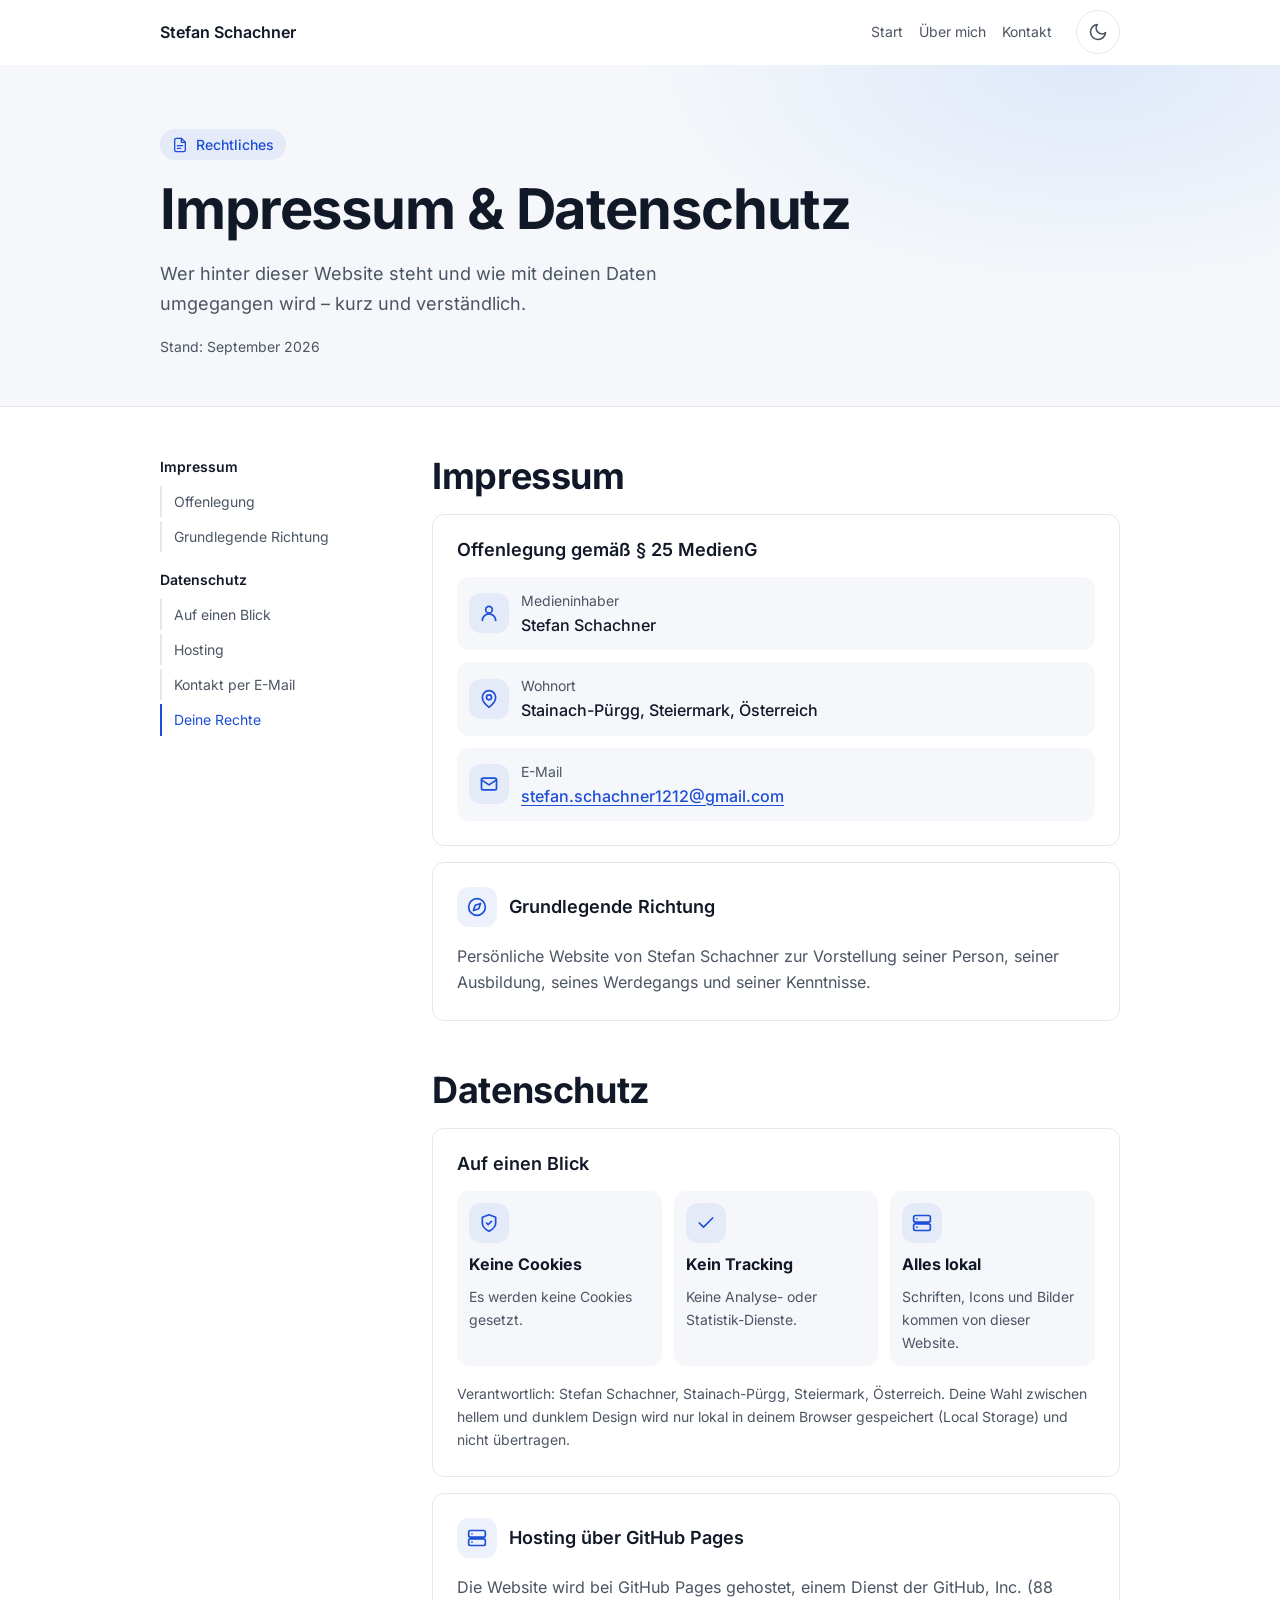
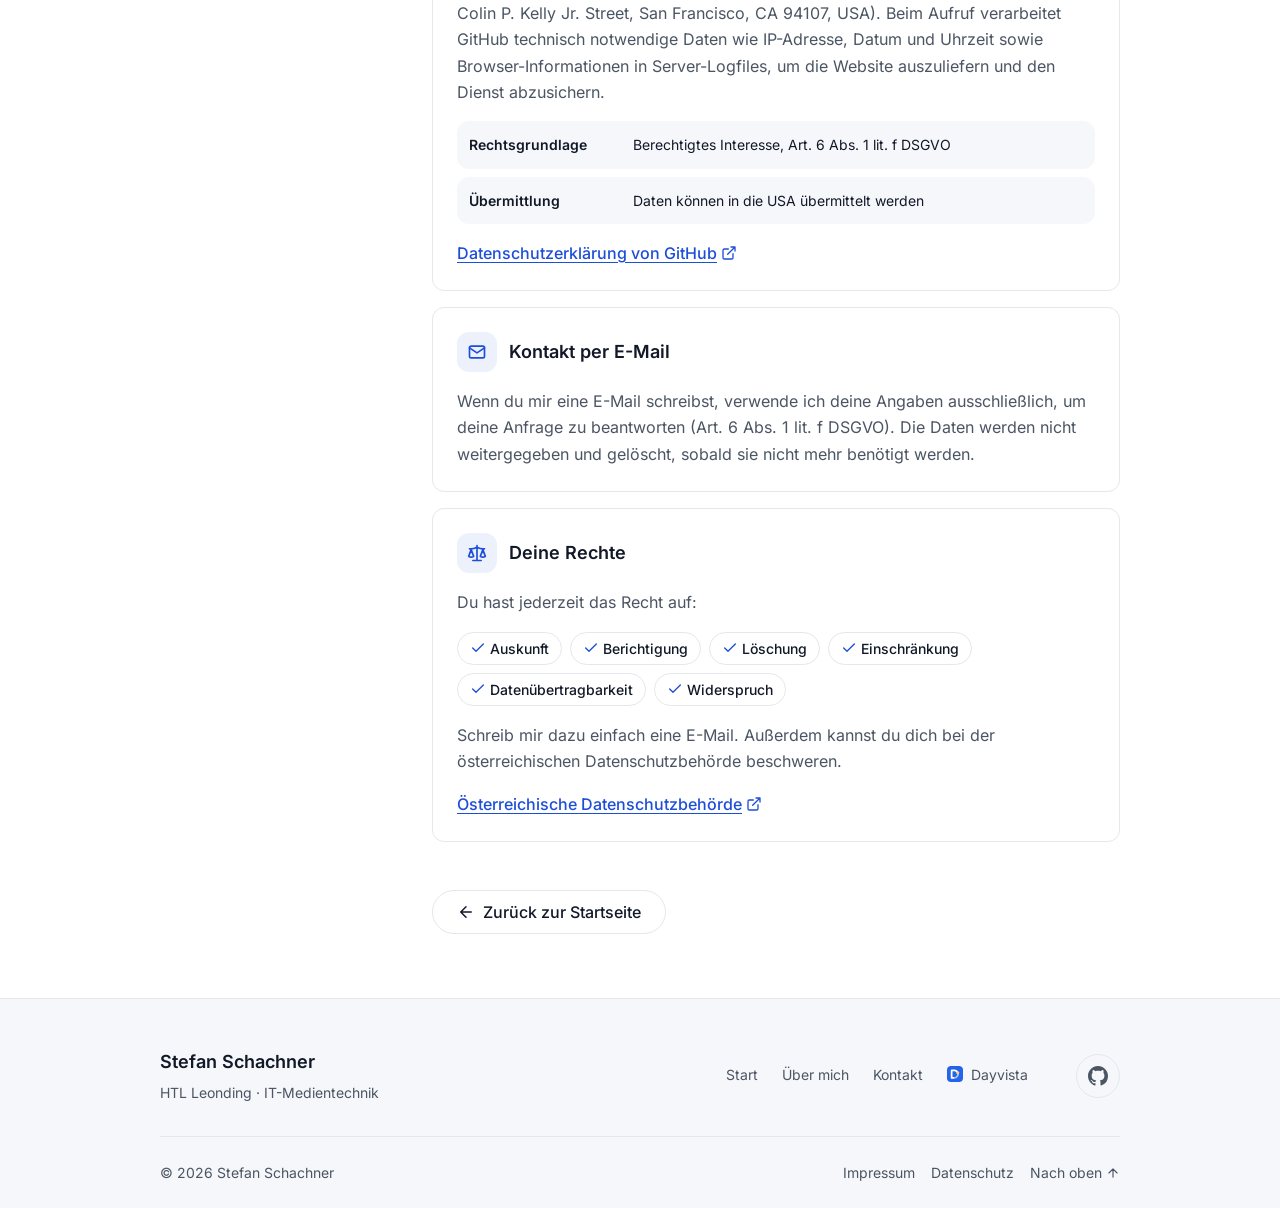
==== commit 4c1aa32b: "Deploy 32eaa9e38c3d2791604db851ced15c78e249f312 stefanschachner1212/schachner-homepage@32eaa9e38c3d2" ====
--- a/impressum/index.html
+++ b/impressum/index.html
@@ -7,4 +7,4 @@
         } catch {}
         document.documentElement.dataset.theme = theme;
       })();
-    </script><link rel="stylesheet" href="/_astro/BaseLayout.BggWxMTT.css"><link rel="stylesheet" href="/_astro/impressum.Cw_lmOpi.css"></head><body><a class="skip-link" href="#inhalt">Zum Inhalt springen</a><header class="header" data-header data-astro-cid-nen7h5rs><div class="container header__inner" data-astro-cid-nen7h5rs><a class="header__name" href="/" data-astro-cid-nen7h5rs>Stefan Schachner</a><div class="header__actions" data-astro-cid-nen7h5rs><nav class="header__nav" id="hauptmenue" aria-label="Hauptnavigation" data-menu data-astro-cid-nen7h5rs><ul class="header__links" data-astro-cid-nen7h5rs><li data-astro-cid-nen7h5rs><a href="/#start" data-astro-cid-nen7h5rs>Start</a></li><li data-astro-cid-nen7h5rs><a href="/#ueber-mich" data-astro-cid-nen7h5rs>Über mich</a></li><li data-astro-cid-nen7h5rs><a href="/#kontakt" data-astro-cid-nen7h5rs>Kontakt</a></li></ul></nav><button class="theme-toggle js-only" type="button" aria-label="Dunkles Design aktivieren" data-theme-toggle data-astro-cid-l6lhmie6><!-- Mond: im hellen Modus sichtbar (→ dunkel) --><svg class="theme-toggle__icon theme-toggle__icon--moon" viewBox="0 0 24 24" width="20" height="20" aria-hidden="true" focusable="false" data-astro-cid-l6lhmie6><path d="M21 12.8A9 9 0 1 1 11.2 3a7 7 0 0 0 9.8 9.8Z" fill="none" stroke="currentColor" stroke-width="2" stroke-linecap="round" stroke-linejoin="round" data-astro-cid-l6lhmie6></path></svg><!-- Sonne: im dunklen Modus sichtbar (→ hell) --><svg class="theme-toggle__icon theme-toggle__icon--sun" viewBox="0 0 24 24" width="20" height="20" aria-hidden="true" focusable="false" data-astro-cid-l6lhmie6><g fill="none" stroke="currentColor" stroke-width="2" stroke-linecap="round" data-astro-cid-l6lhmie6><circle cx="12" cy="12" r="4" data-astro-cid-l6lhmie6></circle><path d="M12 2v2M12 20v2M4.9 4.9l1.4 1.4M17.7 17.7l1.4 1.4M2 12h2M20 12h2M4.9 19.1l1.4-1.4M17.7 6.3l1.4-1.4" data-astro-cid-l6lhmie6></path></g></svg></button><script type="module">var e=document.documentElement;function t(){let t=document.querySelector(`meta[data-theme-color]`),n=getComputedStyle(e).getPropertyValue(`--color-bg`).trim();t&&n&&t.setAttribute(`content`,n)}t();function n(t){let n=e.dataset.theme===`dark`;t.setAttribute(`aria-label`,n?`Helles Design aktivieren`:`Dunkles Design aktivieren`)}var r=window.matchMedia(`(prefers-reduced-motion: reduce)`);document.querySelectorAll(`[data-theme-toggle]`).forEach(i=>{n(i);let a=r=>{e.dataset.theme=r;try{localStorage.setItem(`theme`,r)}catch{}n(i),t()};i.addEventListener(`click`,()=>{let t=e.dataset.theme===`dark`?`light`:`dark`;if(!document.startViewTransition||r.matches){a(t);return}let n=i.getBoundingClientRect(),o=n.left+n.width/2,s=n.top+n.height/2,c=Math.hypot(Math.max(o,innerWidth-o),Math.max(s,innerHeight-s));e.classList.add(`theme-transition`);let l=document.startViewTransition(()=>a(t));l.ready.then(()=>{e.animate({clipPath:[`circle(0px at ${o}px ${s}px)`,`circle(${c}px at ${o}px ${s}px)`]},{duration:550,easing:`cubic-bezier(0.22, 1, 0.36, 1)`,pseudoElement:`::view-transition-new(root)`})}),l.finished.finally(()=>e.classList.remove(`theme-transition`))})});</script><button class="header__menu-button js-only" type="button" aria-expanded="false" aria-controls="hauptmenue" data-menu-button data-astro-cid-nen7h5rs><span class="visually-hidden" data-astro-cid-nen7h5rs>Menü</span><svg viewBox="0 0 24 24" width="22" height="22" aria-hidden="true" focusable="false" data-astro-cid-nen7h5rs><g fill="none" stroke="currentColor" stroke-width="2" stroke-linecap="round" data-astro-cid-nen7h5rs><path class="header__menu-line header__menu-line--top" d="M4 7h16" data-astro-cid-nen7h5rs></path><path class="header__menu-line header__menu-line--mid" d="M4 12h16" data-astro-cid-nen7h5rs></path><path class="header__menu-line header__menu-line--bot" d="M4 17h16" data-astro-cid-nen7h5rs></path></g></svg></button></div></div></header><script type="module">var e=document.querySelector(`[data-menu]`),t=document.querySelector(`[data-menu-button]`),n=document.querySelector(`[data-header]`);if(n){let e=()=>{let e=window.scrollY;n.classList.toggle(`is-scrolled`,e>8),document.documentElement.toggleAttribute(`data-scrolled`,e>8),document.documentElement.toggleAttribute(`data-scrolled-far`,e>window.innerHeight*.8)};e(),window.addEventListener(`scroll`,e,{passive:!0})}if(e){let t=new Map;e.querySelectorAll(`a[href*="#"]`).forEach(e=>{let n=new URL(e.href),r=n.pathname===location.pathname?document.getElementById(n.hash.slice(1)):null;r&&t.set(r,e)});let n=e=>{t.forEach(t=>{t===e?t.setAttribute(`aria-current`,`location`):t.removeAttribute(`aria-current`)})};if(t.size){let e=[...t.keys()],r=new IntersectionObserver(r=>{if(window.innerHeight+window.scrollY>=document.documentElement.scrollHeight-4)return n(t.get(e[e.length-1]));let i=r.find(e=>e.isIntersecting);i&&n(t.get(i.target))},{rootMargin:`-45% 0px -50% 0px`});e.forEach(e=>r.observe(e))}}if(e&&t&&n){let r=window.matchMedia(`(min-width: 40rem)`),i=n=>{e.classList.toggle(`is-open`,n),t.setAttribute(`aria-expanded`,String(n))};t.addEventListener(`click`,()=>{let n=t.getAttribute(`aria-expanded`)!==`true`;i(n),n&&e.querySelector(`a`)?.focus()}),e.addEventListener(`click`,e=>{e.target.closest(`a`)&&i(!1)}),document.addEventListener(`keydown`,e=>{e.key===`Escape`&&t.getAttribute(`aria-expanded`)===`true`&&(i(!1),t.focus())}),document.addEventListener(`click`,e=>{n.contains(e.target)||i(!1)}),r.addEventListener(`change`,()=>i(!1))}</script><main id="inhalt"><header class="legal-hero" data-astro-cid-wvx5tcg7><div class="container" data-astro-cid-wvx5tcg7><p class="legal-hero__badge" data-reveal data-astro-cid-wvx5tcg7><svg viewBox="0 0 24 24" width="16" height="16" fill="none" stroke="currentColor" stroke-width="2" stroke-linecap="round" stroke-linejoin="round" aria-hidden="true" focusable="false"><path d="M14 2H6a2 2 0 0 0-2 2v16a2 2 0 0 0 2 2h12a2 2 0 0 0 2-2V8Z"/><path d="M14 2v6h6M8 13h8M8 17h5"/></svg>Rechtliches</p><h1 class="legal-hero__title" data-reveal style="--reveal-delay: 80ms" data-astro-cid-wvx5tcg7>Impressum & Datenschutz</h1><p class="legal-hero__lead" data-reveal style="--reveal-delay: 160ms" data-astro-cid-wvx5tcg7>Wer hinter dieser Website steht und wie mit deinen Daten umgegangen wird – kurz und verständlich.</p><p class="legal-hero__meta" data-reveal style="--reveal-delay: 240ms" data-astro-cid-wvx5tcg7>Stand: September 2026</p></div></header><div class="container legal" data-astro-cid-wvx5tcg7><nav class="legal__toc" aria-label="Inhalt dieser Seite" data-toc data-astro-cid-wvx5tcg7><div class="legal__toc-group" data-astro-cid-wvx5tcg7><p class="legal__toc-title" data-astro-cid-wvx5tcg7>Impressum</p><ul data-astro-cid-wvx5tcg7><li data-astro-cid-wvx5tcg7><a href="#offenlegung" data-astro-cid-wvx5tcg7>Offenlegung</a></li><li data-astro-cid-wvx5tcg7><a href="#richtung" data-astro-cid-wvx5tcg7>Grundlegende Richtung</a></li></ul></div><div class="legal__toc-group" data-astro-cid-wvx5tcg7><p class="legal__toc-title" data-astro-cid-wvx5tcg7>Datenschutz</p><ul data-astro-cid-wvx5tcg7><li data-astro-cid-wvx5tcg7><a href="#datenschutz" data-astro-cid-wvx5tcg7>Auf einen Blick</a></li><li data-astro-cid-wvx5tcg7><a href="#hosting" data-astro-cid-wvx5tcg7>Hosting</a></li><li data-astro-cid-wvx5tcg7><a href="#email" data-astro-cid-wvx5tcg7>Kontakt per E-Mail</a></li><li data-astro-cid-wvx5tcg7><a href="#rechte" data-astro-cid-wvx5tcg7>Deine Rechte</a></li></ul></div></nav><div class="legal__content" data-astro-cid-wvx5tcg7><!-- Impressum --><section class="legal__section" aria-labelledby="impressum-titel" data-astro-cid-wvx5tcg7><h2 id="impressum-titel" class="legal__group-title" data-astro-cid-wvx5tcg7>Impressum</h2><article id="offenlegung" class="legal__card" data-astro-cid-wvx5tcg7><h3 class="legal__card-title" data-astro-cid-wvx5tcg7>Offenlegung gemäß § 25 MedienG</h3><ul class="legal__facts" data-astro-cid-wvx5tcg7><li class="legal__fact" data-astro-cid-wvx5tcg7><span class="legal__icon" data-astro-cid-wvx5tcg7><svg viewBox="0 0 24 24" width="20" height="20" fill="none" stroke="currentColor" stroke-width="2" stroke-linecap="round" stroke-linejoin="round" aria-hidden="true" focusable="false"><circle cx="12" cy="8" r="4"/><path d="M4 21a8 8 0 0 1 16 0"/></svg></span><span class="legal__fact-label" data-astro-cid-wvx5tcg7>Medieninhaber</span><span class="legal__fact-value" data-astro-cid-wvx5tcg7>Stefan Schachner</span></li><li class="legal__fact" data-astro-cid-wvx5tcg7><span class="legal__icon" data-astro-cid-wvx5tcg7><svg viewBox="0 0 24 24" width="20" height="20" fill="none" stroke="currentColor" stroke-width="2" stroke-linecap="round" stroke-linejoin="round" aria-hidden="true" focusable="false"><path d="M20 10c0 6-8 12-8 12s-8-6-8-12a8 8 0 0 1 16 0Z"/><circle cx="12" cy="10" r="3"/></svg></span><span class="legal__fact-label" data-astro-cid-wvx5tcg7>Wohnort</span><span class="legal__fact-value" data-astro-cid-wvx5tcg7>Stainach-Pürgg, Steiermark, Österreich</span></li><li class="legal__fact" data-astro-cid-wvx5tcg7><span class="legal__icon" data-astro-cid-wvx5tcg7><svg viewBox="0 0 24 24" width="20" height="20" fill="none" stroke="currentColor" stroke-width="2" stroke-linecap="round" stroke-linejoin="round" aria-hidden="true" focusable="false"><rect x="3" y="5" width="18" height="14" rx="2"/><path d="m3 7 9 6 9-6"/></svg></span><span class="legal__fact-label" data-astro-cid-wvx5tcg7>E-Mail</span><span class="legal__fact-value" data-astro-cid-wvx5tcg7><a data-email-user="2121renhcahcs.nafets" data-email-domain="moc.liamg"><span data-email-text>stefan.schachner1212 [at] gmail.com</span></a><script type="module">var e=e=>[...e].reverse().join(``);document.querySelectorAll(`[data-email-user]`).forEach(t=>{let n=`${e(t.dataset.emailUser??``)}@${e(t.dataset.emailDomain??``)}`;t.href=`mailto:${n}`;let r=t.querySelector(`[data-email-text]`),[i,a]=n.split(`@`);r&&r.replaceChildren(`${i}@`,document.createElement(`wbr`),a)});</script></span></li></ul></article><article id="richtung" class="legal__card" data-astro-cid-wvx5tcg7><div class="legal__card-head" data-astro-cid-wvx5tcg7><span class="legal__icon" data-astro-cid-wvx5tcg7><svg viewBox="0 0 24 24" width="20" height="20" fill="none" stroke="currentColor" stroke-width="2" stroke-linecap="round" stroke-linejoin="round" aria-hidden="true" focusable="false"><circle cx="12" cy="12" r="10"/><path d="m16.24 7.76-2.12 6.36-6.36 2.12 2.12-6.36Z"/></svg></span><h3 class="legal__card-title" data-astro-cid-wvx5tcg7>Grundlegende Richtung</h3></div><p data-astro-cid-wvx5tcg7>Persönliche Website von Stefan Schachner zur Vorstellung seiner Person, seiner Ausbildung, seines Werdegangs und seiner Kenntnisse.</p></article></section><!-- Datenschutz --><section class="legal__section" aria-labelledby="datenschutz-titel" data-astro-cid-wvx5tcg7><h2 id="datenschutz-titel" class="legal__group-title" data-astro-cid-wvx5tcg7>Datenschutz</h2><article id="datenschutz" class="legal__card" data-astro-cid-wvx5tcg7><h3 class="legal__card-title" data-astro-cid-wvx5tcg7>Auf einen Blick</h3><ul class="legal__principles" data-astro-cid-wvx5tcg7><li class="legal__principle" data-astro-cid-wvx5tcg7><span class="legal__icon" data-astro-cid-wvx5tcg7><svg viewBox="0 0 24 24" width="20" height="20" fill="none" stroke="currentColor" stroke-width="2" stroke-linecap="round" stroke-linejoin="round" aria-hidden="true" focusable="false"><path d="M12 22s8-4 8-10V5l-8-3-8 3v7c0 6 8 10 8 10Z"/><path d="m9 12 2 2 4-4"/></svg></span><strong data-astro-cid-wvx5tcg7>Keine Cookies</strong><span data-astro-cid-wvx5tcg7>Es werden keine Cookies gesetzt.</span></li><li class="legal__principle" data-astro-cid-wvx5tcg7><span class="legal__icon" data-astro-cid-wvx5tcg7><svg viewBox="0 0 24 24" width="20" height="20" fill="none" stroke="currentColor" stroke-width="2" stroke-linecap="round" stroke-linejoin="round" aria-hidden="true" focusable="false"><path d="M20 6 9 17l-5-5"/></svg></span><strong data-astro-cid-wvx5tcg7>Kein Tracking</strong><span data-astro-cid-wvx5tcg7>Keine Analyse- oder Statistik-Dienste.</span></li><li class="legal__principle" data-astro-cid-wvx5tcg7><span class="legal__icon" data-astro-cid-wvx5tcg7><svg viewBox="0 0 24 24" width="20" height="20" fill="none" stroke="currentColor" stroke-width="2" stroke-linecap="round" stroke-linejoin="round" aria-hidden="true" focusable="false"><rect x="2" y="3" width="20" height="8" rx="2"/><rect x="2" y="13" width="20" height="8" rx="2"/><path d="M6 7h.01M6 17h.01"/></svg></span><strong data-astro-cid-wvx5tcg7>Alles lokal</strong><span data-astro-cid-wvx5tcg7>Schriften, Icons und Bilder kommen von dieser Website.</span></li></ul><p class="legal__note" data-astro-cid-wvx5tcg7>Verantwortlich: Stefan Schachner, Stainach-Pürgg, Steiermark, Österreich. Deine Wahl zwischen hellem und dunklem Design wird nur lokal in deinem Browser gespeichert (Local Storage) und nicht übertragen.</p></article><article id="hosting" class="legal__card" data-astro-cid-wvx5tcg7><div class="legal__card-head" data-astro-cid-wvx5tcg7><span class="legal__icon" data-astro-cid-wvx5tcg7><svg viewBox="0 0 24 24" width="20" height="20" fill="none" stroke="currentColor" stroke-width="2" stroke-linecap="round" stroke-linejoin="round" aria-hidden="true" focusable="false"><rect x="2" y="3" width="20" height="8" rx="2"/><rect x="2" y="13" width="20" height="8" rx="2"/><path d="M6 7h.01M6 17h.01"/></svg></span><h3 class="legal__card-title" data-astro-cid-wvx5tcg7>Hosting über GitHub Pages</h3></div><p data-astro-cid-wvx5tcg7>Die Website wird bei GitHub Pages gehostet, einem Dienst der GitHub, Inc. (88 Colin P. Kelly Jr. Street, San Francisco, CA 94107, USA). Beim Aufruf verarbeitet GitHub technisch notwendige Daten wie IP-Adresse, Datum und Uhrzeit sowie Browser-Informationen in Server-Logfiles, um die Website auszuliefern und den Dienst abzusichern.</p><ul class="legal__details" data-astro-cid-wvx5tcg7><li data-astro-cid-wvx5tcg7><span data-astro-cid-wvx5tcg7>Rechtsgrundlage</span> Berechtigtes Interesse, Art. 6 Abs. 1 lit. f DSGVO</li><li data-astro-cid-wvx5tcg7><span data-astro-cid-wvx5tcg7>Übermittlung</span> Daten können in die USA übermittelt werden</li></ul><a class="legal__link" href="https://docs.github.com/de/site-policy/privacy-policies/github-general-privacy-statement" data-astro-cid-wvx5tcg7>Datenschutzerklärung von GitHub<svg viewBox="0 0 24 24" width="16" height="16" fill="none" stroke="currentColor" stroke-width="2" stroke-linecap="round" stroke-linejoin="round" aria-hidden="true" focusable="false"><path d="M15 3h6v6M10 14 21 3M18 13v6a2 2 0 0 1-2 2H5a2 2 0 0 1-2-2V8a2 2 0 0 1 2-2h6"/></svg></a></article><article id="email" class="legal__card" data-astro-cid-wvx5tcg7><div class="legal__card-head" data-astro-cid-wvx5tcg7><span class="legal__icon" data-astro-cid-wvx5tcg7><svg viewBox="0 0 24 24" width="20" height="20" fill="none" stroke="currentColor" stroke-width="2" stroke-linecap="round" stroke-linejoin="round" aria-hidden="true" focusable="false"><rect x="3" y="5" width="18" height="14" rx="2"/><path d="m3 7 9 6 9-6"/></svg></span><h3 class="legal__card-title" data-astro-cid-wvx5tcg7>Kontakt per E-Mail</h3></div><p data-astro-cid-wvx5tcg7>Wenn du mir eine E-Mail schreibst, verwende ich deine Angaben ausschließlich, um deine Anfrage zu beantworten (Art. 6 Abs. 1 lit. f DSGVO). Die Daten werden nicht weitergegeben und gelöscht, sobald sie nicht mehr benötigt werden.</p></article><article id="rechte" class="legal__card" data-astro-cid-wvx5tcg7><div class="legal__card-head" data-astro-cid-wvx5tcg7><span class="legal__icon" data-astro-cid-wvx5tcg7><svg viewBox="0 0 24 24" width="20" height="20" fill="none" stroke="currentColor" stroke-width="2" stroke-linecap="round" stroke-linejoin="round" aria-hidden="true" focusable="false"><path d="m16 16 3-8 3 8c-.87.65-1.92 1-3 1s-2.13-.35-3-1Z"/><path d="m2 16 3-8 3 8c-.87.65-1.92 1-3 1s-2.13-.35-3-1Z"/><path d="M7 21h10M12 3v18M3 7h2c2 0 5-1 7-2 2 1 5 2 7 2h2"/></svg></span><h3 class="legal__card-title" data-astro-cid-wvx5tcg7>Deine Rechte</h3></div><p data-astro-cid-wvx5tcg7>Du hast jederzeit das Recht auf:</p><ul class="legal__rights" data-astro-cid-wvx5tcg7><li data-astro-cid-wvx5tcg7><svg viewBox="0 0 24 24" width="16" height="16" fill="none" stroke="currentColor" stroke-width="2" stroke-linecap="round" stroke-linejoin="round" aria-hidden="true" focusable="false"><path d="M20 6 9 17l-5-5"/></svg>Auskunft</li><li data-astro-cid-wvx5tcg7><svg viewBox="0 0 24 24" width="16" height="16" fill="none" stroke="currentColor" stroke-width="2" stroke-linecap="round" stroke-linejoin="round" aria-hidden="true" focusable="false"><path d="M20 6 9 17l-5-5"/></svg>Berichtigung</li><li data-astro-cid-wvx5tcg7><svg viewBox="0 0 24 24" width="16" height="16" fill="none" stroke="currentColor" stroke-width="2" stroke-linecap="round" stroke-linejoin="round" aria-hidden="true" focusable="false"><path d="M20 6 9 17l-5-5"/></svg>Löschung</li><li data-astro-cid-wvx5tcg7><svg viewBox="0 0 24 24" width="16" height="16" fill="none" stroke="currentColor" stroke-width="2" stroke-linecap="round" stroke-linejoin="round" aria-hidden="true" focusable="false"><path d="M20 6 9 17l-5-5"/></svg>Einschränkung</li><li data-astro-cid-wvx5tcg7><svg viewBox="0 0 24 24" width="16" height="16" fill="none" stroke="currentColor" stroke-width="2" stroke-linecap="round" stroke-linejoin="round" aria-hidden="true" focusable="false"><path d="M20 6 9 17l-5-5"/></svg>Datenübertragbarkeit</li><li data-astro-cid-wvx5tcg7><svg viewBox="0 0 24 24" width="16" height="16" fill="none" stroke="currentColor" stroke-width="2" stroke-linecap="round" stroke-linejoin="round" aria-hidden="true" focusable="false"><path d="M20 6 9 17l-5-5"/></svg>Widerspruch</li></ul><p data-astro-cid-wvx5tcg7>Schreib mir dazu einfach eine E-Mail. Außerdem kannst du dich bei der österreichischen Datenschutzbehörde beschweren.</p><a class="legal__link" href="https://www.dsb.gv.at" data-astro-cid-wvx5tcg7>Österreichische Datenschutzbehörde<svg viewBox="0 0 24 24" width="16" height="16" fill="none" stroke="currentColor" stroke-width="2" stroke-linecap="round" stroke-linejoin="round" aria-hidden="true" focusable="false"><path d="M15 3h6v6M10 14 21 3M18 13v6a2 2 0 0 1-2 2H5a2 2 0 0 1-2-2V8a2 2 0 0 1 2-2h6"/></svg></a></article></section><a class="legal__back" href="/" data-astro-cid-wvx5tcg7><svg viewBox="0 0 24 24" width="18" height="18" fill="none" stroke="currentColor" stroke-width="2" stroke-linecap="round" stroke-linejoin="round" aria-hidden="true" focusable="false"><path d="m12 19-7-7 7-7M19 12H5"/></svg>Zurück zur Startseite</a></div></div></main><footer class="footer" data-astro-cid-jo6i4kqk><div class="container" data-astro-cid-jo6i4kqk><div class="footer__top" data-astro-cid-jo6i4kqk><div class="footer__brand" data-astro-cid-jo6i4kqk><a class="footer__name" href="/" data-astro-cid-jo6i4kqk>Stefan Schachner</a><p class="footer__tagline" data-astro-cid-jo6i4kqk>HTL Leonding · IT-Medientechnik</p></div><nav class="footer__nav" aria-label="Seiten" data-astro-cid-jo6i4kqk><ul data-astro-cid-jo6i4kqk><li data-astro-cid-jo6i4kqk><a href="/#start" data-astro-cid-jo6i4kqk>Start</a></li><li data-astro-cid-jo6i4kqk><a href="/#ueber-mich" data-astro-cid-jo6i4kqk>Über mich</a></li><li data-astro-cid-jo6i4kqk><a href="/#kontakt" data-astro-cid-jo6i4kqk>Kontakt</a></li></ul></nav><a class="footer__social" href="https://github.com/stefanschachner1212" rel="me" aria-label="GitHub-Profil von Stefan Schachner" data-astro-cid-jo6i4kqk><svg viewBox="0 0 24 24" width="20" height="20" fill="none" stroke="currentColor" stroke-width="2" stroke-linecap="round" stroke-linejoin="round" aria-hidden="true" focusable="false"><g transform="scale(1.5)"><path fill="currentColor" stroke="none" d="M8 0C3.58 0 0 3.58 0 8c0 3.54 2.29 6.53 5.47 7.59.4.07.55-.17.55-.38 0-.19-.01-.82-.01-1.49-2.01.37-2.53-.49-2.69-.94-.09-.23-.48-.94-.82-1.13-.28-.15-.68-.52-.01-.53.63-.01 1.08.58 1.23.82.72 1.21 1.87.87 2.33.66.07-.52.28-.87.51-1.07-1.78-.2-3.64-.89-3.64-3.95 0-.87.31-1.59.82-2.15-.08-.2-.36-1.02.08-2.12 0 0 .67-.21 2.2.82.64-.18 1.32-.27 2-.27.68 0 1.36.09 2 .27 1.53-1.04 2.2-.82 2.2-.82.44 1.1.16 1.92.08 2.12.51.56.82 1.27.82 2.15 0 3.07-1.87 3.75-3.65 3.95.29.25.54.73.54 1.48 0 1.07-.01 1.93-.01 2.2 0 .21.15.46.55.38A8.013 8.013 0 0 0 16 8c0-4.42-3.58-8-8-8Z"/></g></svg></a></div><div class="footer__bottom" data-astro-cid-jo6i4kqk><p data-astro-cid-jo6i4kqk>© 2026 Stefan Schachner</p><nav class="footer__legal" aria-label="Rechtliches" data-astro-cid-jo6i4kqk><a href="/impressum/" data-astro-cid-jo6i4kqk>Impressum</a><a href="/impressum/#datenschutz" data-astro-cid-jo6i4kqk>Datenschutz</a><a href="#" class="footer__top-link" data-astro-cid-jo6i4kqk>Nach oben<svg viewBox="0 0 24 24" width="14" height="14" fill="none" stroke="currentColor" stroke-width="2" stroke-linecap="round" stroke-linejoin="round" aria-hidden="true" focusable="false"><path d="m5 12 7-7 7 7M12 19V5"/></svg></a></nav></div></div></footer><button class="back-to-top js-only" type="button" aria-label="Nach oben" data-back-to-top data-astro-cid-vy5be4ad><svg viewBox="0 0 24 24" width="20" height="20" fill="none" stroke="currentColor" stroke-width="2" stroke-linecap="round" stroke-linejoin="round" aria-hidden="true" focusable="false"><path d="m5 12 7-7 7 7M12 19V5"/></svg></button><script type="module">var e=document.querySelector(`[data-back-to-top]`),t=document.querySelector(`footer`);e&&(e.addEventListener(`click`,()=>window.scrollTo({top:0})),t&&new IntersectionObserver(([t])=>e.classList.toggle(`is-over-footer`,t.isIntersecting)).observe(t));</script><script type="module">var e=new IntersectionObserver(t=>{for(let n of t)n.isIntersecting&&(n.target.classList.add(`is-visible`),e.unobserve(n.target))},{rootMargin:`0px 0px -4% 0px`});document.querySelectorAll(`[data-reveal]`).forEach(t=>e.observe(t));</script></body></html><script type="module">var e=new Map;document.querySelectorAll(`[data-toc] a`).forEach(t=>{e.set(t.hash.slice(1),t)});var t=[...e.keys()],n=t=>{e.forEach((e,n)=>{n===t?e.setAttribute(`aria-current`,`location`):e.removeAttribute(`aria-current`)})},r=0;e.forEach((e,t)=>e.addEventListener(`click`,()=>{n(t),r=performance.now()+1e3}));var i=()=>window.innerHeight+window.scrollY>=document.documentElement.scrollHeight-4,a=new IntersectionObserver(e=>{if(performance.now()<r)return;if(i())return n(t[t.length-1]);let a=e.filter(e=>e.isIntersecting);a.length&&n(a[0].target.id)},{rootMargin:`-20% 0px -65% 0px`});t.forEach(e=>{let t=document.getElementById(e);t&&a.observe(t)}),window.addEventListener(`scroll`,()=>{performance.now()>=r&&i()&&n(t[t.length-1])},{passive:!0});</script>+    </script><link rel="stylesheet" href="/_astro/BaseLayout.Bi66lxtT.css"><link rel="stylesheet" href="/_astro/impressum.Cw_lmOpi.css"></head><body><a class="skip-link" href="#inhalt">Zum Inhalt springen</a><header class="header" data-header data-astro-cid-nen7h5rs><div class="container header__inner" data-astro-cid-nen7h5rs><a class="header__name" href="/" data-astro-cid-nen7h5rs>Stefan Schachner</a><div class="header__actions" data-astro-cid-nen7h5rs><nav class="header__nav" id="hauptmenue" aria-label="Hauptnavigation" data-menu data-astro-cid-nen7h5rs><ul class="header__links" data-astro-cid-nen7h5rs><li data-astro-cid-nen7h5rs><a href="/#start" data-astro-cid-nen7h5rs>Start</a></li><li data-astro-cid-nen7h5rs><a href="/#ueber-mich" data-astro-cid-nen7h5rs>Über mich</a></li><li data-astro-cid-nen7h5rs><a href="/#kontakt" data-astro-cid-nen7h5rs>Kontakt</a></li></ul></nav><button class="theme-toggle js-only" type="button" aria-label="Dunkles Design aktivieren" data-theme-toggle data-astro-cid-l6lhmie6><!-- Mond: im hellen Modus sichtbar (→ dunkel) --><svg class="theme-toggle__icon theme-toggle__icon--moon" viewBox="0 0 24 24" width="20" height="20" aria-hidden="true" focusable="false" data-astro-cid-l6lhmie6><path d="M21 12.8A9 9 0 1 1 11.2 3a7 7 0 0 0 9.8 9.8Z" fill="none" stroke="currentColor" stroke-width="2" stroke-linecap="round" stroke-linejoin="round" data-astro-cid-l6lhmie6></path></svg><!-- Sonne: im dunklen Modus sichtbar (→ hell) --><svg class="theme-toggle__icon theme-toggle__icon--sun" viewBox="0 0 24 24" width="20" height="20" aria-hidden="true" focusable="false" data-astro-cid-l6lhmie6><g fill="none" stroke="currentColor" stroke-width="2" stroke-linecap="round" data-astro-cid-l6lhmie6><circle cx="12" cy="12" r="4" data-astro-cid-l6lhmie6></circle><path d="M12 2v2M12 20v2M4.9 4.9l1.4 1.4M17.7 17.7l1.4 1.4M2 12h2M20 12h2M4.9 19.1l1.4-1.4M17.7 6.3l1.4-1.4" data-astro-cid-l6lhmie6></path></g></svg></button><script type="module">var e=document.documentElement;function t(){let t=document.querySelector(`meta[data-theme-color]`),n=getComputedStyle(e).getPropertyValue(`--color-bg`).trim();t&&n&&t.setAttribute(`content`,n)}t();function n(t){let n=e.dataset.theme===`dark`;t.setAttribute(`aria-label`,n?`Helles Design aktivieren`:`Dunkles Design aktivieren`)}var r=window.matchMedia(`(prefers-reduced-motion: reduce)`);document.querySelectorAll(`[data-theme-toggle]`).forEach(i=>{n(i);let a=r=>{e.dataset.theme=r;try{localStorage.setItem(`theme`,r)}catch{}n(i),t()};i.addEventListener(`click`,()=>{let t=e.dataset.theme===`dark`?`light`:`dark`;if(!document.startViewTransition||r.matches){a(t);return}let n=i.getBoundingClientRect(),o=n.left+n.width/2,s=n.top+n.height/2,c=Math.hypot(Math.max(o,innerWidth-o),Math.max(s,innerHeight-s));e.classList.add(`theme-transition`);let l=document.startViewTransition(()=>a(t));l.ready.then(()=>{e.animate({clipPath:[`circle(0px at ${o}px ${s}px)`,`circle(${c}px at ${o}px ${s}px)`]},{duration:550,easing:`cubic-bezier(0.22, 1, 0.36, 1)`,pseudoElement:`::view-transition-new(root)`})}),l.finished.finally(()=>e.classList.remove(`theme-transition`))})});</script><button class="header__menu-button js-only" type="button" aria-expanded="false" aria-controls="hauptmenue" data-menu-button data-astro-cid-nen7h5rs><span class="visually-hidden" data-astro-cid-nen7h5rs>Menü</span><svg viewBox="0 0 24 24" width="22" height="22" aria-hidden="true" focusable="false" data-astro-cid-nen7h5rs><g fill="none" stroke="currentColor" stroke-width="2" stroke-linecap="round" data-astro-cid-nen7h5rs><path class="header__menu-line header__menu-line--top" d="M4 7h16" data-astro-cid-nen7h5rs></path><path class="header__menu-line header__menu-line--mid" d="M4 12h16" data-astro-cid-nen7h5rs></path><path class="header__menu-line header__menu-line--bot" d="M4 17h16" data-astro-cid-nen7h5rs></path></g></svg></button></div></div></header><script type="module">var e=document.querySelector(`[data-menu]`),t=document.querySelector(`[data-menu-button]`),n=document.querySelector(`[data-header]`);if(n){let e=()=>{let e=window.scrollY;n.classList.toggle(`is-scrolled`,e>8),document.documentElement.toggleAttribute(`data-scrolled`,e>8),document.documentElement.toggleAttribute(`data-scrolled-far`,e>window.innerHeight*.8)};e(),window.addEventListener(`scroll`,e,{passive:!0})}if(e){let t=new Map;e.querySelectorAll(`a[href*="#"]`).forEach(e=>{let n=new URL(e.href),r=n.pathname===location.pathname?document.getElementById(n.hash.slice(1)):null;r&&t.set(r,e)});let n=e=>{t.forEach(t=>{t===e?t.setAttribute(`aria-current`,`location`):t.removeAttribute(`aria-current`)})};if(t.size){let e=[...t.keys()],r=new IntersectionObserver(r=>{if(window.innerHeight+window.scrollY>=document.documentElement.scrollHeight-4)return n(t.get(e[e.length-1]));let i=r.find(e=>e.isIntersecting);i&&n(t.get(i.target))},{rootMargin:`-45% 0px -50% 0px`});e.forEach(e=>r.observe(e))}}if(e&&t&&n){let r=window.matchMedia(`(min-width: 40rem)`),i=n=>{e.classList.toggle(`is-open`,n),t.setAttribute(`aria-expanded`,String(n))};t.addEventListener(`click`,()=>{let n=t.getAttribute(`aria-expanded`)!==`true`;i(n),n&&e.querySelector(`a`)?.focus()}),e.addEventListener(`click`,e=>{e.target.closest(`a`)&&i(!1)}),document.addEventListener(`keydown`,e=>{e.key===`Escape`&&t.getAttribute(`aria-expanded`)===`true`&&(i(!1),t.focus())}),document.addEventListener(`click`,e=>{n.contains(e.target)||i(!1)}),r.addEventListener(`change`,()=>i(!1))}</script><main id="inhalt"><header class="legal-hero" data-astro-cid-wvx5tcg7><div class="container" data-astro-cid-wvx5tcg7><p class="legal-hero__badge" data-reveal data-astro-cid-wvx5tcg7><svg viewBox="0 0 24 24" width="16" height="16" fill="none" stroke="currentColor" stroke-width="2" stroke-linecap="round" stroke-linejoin="round" aria-hidden="true" focusable="false"><path d="M14 2H6a2 2 0 0 0-2 2v16a2 2 0 0 0 2 2h12a2 2 0 0 0 2-2V8Z"/><path d="M14 2v6h6M8 13h8M8 17h5"/></svg>Rechtliches</p><h1 class="legal-hero__title" data-reveal style="--reveal-delay: 80ms" data-astro-cid-wvx5tcg7>Impressum & Datenschutz</h1><p class="legal-hero__lead" data-reveal style="--reveal-delay: 160ms" data-astro-cid-wvx5tcg7>Wer hinter dieser Website steht und wie mit deinen Daten umgegangen wird – kurz und verständlich.</p><p class="legal-hero__meta" data-reveal style="--reveal-delay: 240ms" data-astro-cid-wvx5tcg7>Stand: September 2026</p></div></header><div class="container legal" data-astro-cid-wvx5tcg7><nav class="legal__toc" aria-label="Inhalt dieser Seite" data-toc data-astro-cid-wvx5tcg7><div class="legal__toc-group" data-astro-cid-wvx5tcg7><p class="legal__toc-title" data-astro-cid-wvx5tcg7>Impressum</p><ul data-astro-cid-wvx5tcg7><li data-astro-cid-wvx5tcg7><a href="#offenlegung" data-astro-cid-wvx5tcg7>Offenlegung</a></li><li data-astro-cid-wvx5tcg7><a href="#richtung" data-astro-cid-wvx5tcg7>Grundlegende Richtung</a></li></ul></div><div class="legal__toc-group" data-astro-cid-wvx5tcg7><p class="legal__toc-title" data-astro-cid-wvx5tcg7>Datenschutz</p><ul data-astro-cid-wvx5tcg7><li data-astro-cid-wvx5tcg7><a href="#datenschutz" data-astro-cid-wvx5tcg7>Auf einen Blick</a></li><li data-astro-cid-wvx5tcg7><a href="#hosting" data-astro-cid-wvx5tcg7>Hosting</a></li><li data-astro-cid-wvx5tcg7><a href="#email" data-astro-cid-wvx5tcg7>Kontakt per E-Mail</a></li><li data-astro-cid-wvx5tcg7><a href="#rechte" data-astro-cid-wvx5tcg7>Deine Rechte</a></li></ul></div></nav><div class="legal__content" data-astro-cid-wvx5tcg7><!-- Impressum --><section class="legal__section" aria-labelledby="impressum-titel" data-astro-cid-wvx5tcg7><h2 id="impressum-titel" class="legal__group-title" data-astro-cid-wvx5tcg7>Impressum</h2><article id="offenlegung" class="legal__card" data-astro-cid-wvx5tcg7><h3 class="legal__card-title" data-astro-cid-wvx5tcg7>Offenlegung gemäß § 25 MedienG</h3><ul class="legal__facts" data-astro-cid-wvx5tcg7><li class="legal__fact" data-astro-cid-wvx5tcg7><span class="legal__icon" data-astro-cid-wvx5tcg7><svg viewBox="0 0 24 24" width="20" height="20" fill="none" stroke="currentColor" stroke-width="2" stroke-linecap="round" stroke-linejoin="round" aria-hidden="true" focusable="false"><circle cx="12" cy="8" r="4"/><path d="M4 21a8 8 0 0 1 16 0"/></svg></span><span class="legal__fact-label" data-astro-cid-wvx5tcg7>Medieninhaber</span><span class="legal__fact-value" data-astro-cid-wvx5tcg7>Stefan Schachner</span></li><li class="legal__fact" data-astro-cid-wvx5tcg7><span class="legal__icon" data-astro-cid-wvx5tcg7><svg viewBox="0 0 24 24" width="20" height="20" fill="none" stroke="currentColor" stroke-width="2" stroke-linecap="round" stroke-linejoin="round" aria-hidden="true" focusable="false"><path d="M20 10c0 6-8 12-8 12s-8-6-8-12a8 8 0 0 1 16 0Z"/><circle cx="12" cy="10" r="3"/></svg></span><span class="legal__fact-label" data-astro-cid-wvx5tcg7>Wohnort</span><span class="legal__fact-value" data-astro-cid-wvx5tcg7>Stainach-Pürgg, Steiermark, Österreich</span></li><li class="legal__fact" data-astro-cid-wvx5tcg7><span class="legal__icon" data-astro-cid-wvx5tcg7><svg viewBox="0 0 24 24" width="20" height="20" fill="none" stroke="currentColor" stroke-width="2" stroke-linecap="round" stroke-linejoin="round" aria-hidden="true" focusable="false"><rect x="3" y="5" width="18" height="14" rx="2"/><path d="m3 7 9 6 9-6"/></svg></span><span class="legal__fact-label" data-astro-cid-wvx5tcg7>E-Mail</span><span class="legal__fact-value" data-astro-cid-wvx5tcg7><a data-email-user="2121renhcahcs.nafets" data-email-domain="moc.liamg"><span data-email-text>stefan.schachner1212 [at] gmail.com</span></a><script type="module">var e=e=>[...e].reverse().join(``);document.querySelectorAll(`[data-email-user]`).forEach(t=>{let n=`${e(t.dataset.emailUser??``)}@${e(t.dataset.emailDomain??``)}`;t.href=`mailto:${n}`;let r=t.querySelector(`[data-email-text]`),[i,a]=n.split(`@`);r&&r.replaceChildren(`${i}@`,document.createElement(`wbr`),a)});</script></span></li></ul></article><article id="richtung" class="legal__card" data-astro-cid-wvx5tcg7><div class="legal__card-head" data-astro-cid-wvx5tcg7><span class="legal__icon" data-astro-cid-wvx5tcg7><svg viewBox="0 0 24 24" width="20" height="20" fill="none" stroke="currentColor" stroke-width="2" stroke-linecap="round" stroke-linejoin="round" aria-hidden="true" focusable="false"><circle cx="12" cy="12" r="10"/><path d="m16.24 7.76-2.12 6.36-6.36 2.12 2.12-6.36Z"/></svg></span><h3 class="legal__card-title" data-astro-cid-wvx5tcg7>Grundlegende Richtung</h3></div><p data-astro-cid-wvx5tcg7>Persönliche Website von Stefan Schachner zur Vorstellung seiner Person, seiner Ausbildung, seines Werdegangs und seiner Kenntnisse.</p></article></section><!-- Datenschutz --><section class="legal__section" aria-labelledby="datenschutz-titel" data-astro-cid-wvx5tcg7><h2 id="datenschutz-titel" class="legal__group-title" data-astro-cid-wvx5tcg7>Datenschutz</h2><article id="datenschutz" class="legal__card" data-astro-cid-wvx5tcg7><h3 class="legal__card-title" data-astro-cid-wvx5tcg7>Auf einen Blick</h3><ul class="legal__principles" data-astro-cid-wvx5tcg7><li class="legal__principle" data-astro-cid-wvx5tcg7><span class="legal__icon" data-astro-cid-wvx5tcg7><svg viewBox="0 0 24 24" width="20" height="20" fill="none" stroke="currentColor" stroke-width="2" stroke-linecap="round" stroke-linejoin="round" aria-hidden="true" focusable="false"><path d="M12 22s8-4 8-10V5l-8-3-8 3v7c0 6 8 10 8 10Z"/><path d="m9 12 2 2 4-4"/></svg></span><strong data-astro-cid-wvx5tcg7>Keine Cookies</strong><span data-astro-cid-wvx5tcg7>Es werden keine Cookies gesetzt.</span></li><li class="legal__principle" data-astro-cid-wvx5tcg7><span class="legal__icon" data-astro-cid-wvx5tcg7><svg viewBox="0 0 24 24" width="20" height="20" fill="none" stroke="currentColor" stroke-width="2" stroke-linecap="round" stroke-linejoin="round" aria-hidden="true" focusable="false"><path d="M20 6 9 17l-5-5"/></svg></span><strong data-astro-cid-wvx5tcg7>Kein Tracking</strong><span data-astro-cid-wvx5tcg7>Keine Analyse- oder Statistik-Dienste.</span></li><li class="legal__principle" data-astro-cid-wvx5tcg7><span class="legal__icon" data-astro-cid-wvx5tcg7><svg viewBox="0 0 24 24" width="20" height="20" fill="none" stroke="currentColor" stroke-width="2" stroke-linecap="round" stroke-linejoin="round" aria-hidden="true" focusable="false"><rect x="2" y="3" width="20" height="8" rx="2"/><rect x="2" y="13" width="20" height="8" rx="2"/><path d="M6 7h.01M6 17h.01"/></svg></span><strong data-astro-cid-wvx5tcg7>Alles lokal</strong><span data-astro-cid-wvx5tcg7>Schriften, Icons und Bilder kommen von dieser Website.</span></li></ul><p class="legal__note" data-astro-cid-wvx5tcg7>Verantwortlich: Stefan Schachner, Stainach-Pürgg, Steiermark, Österreich. Deine Wahl zwischen hellem und dunklem Design wird nur lokal in deinem Browser gespeichert (Local Storage) und nicht übertragen.</p></article><article id="hosting" class="legal__card" data-astro-cid-wvx5tcg7><div class="legal__card-head" data-astro-cid-wvx5tcg7><span class="legal__icon" data-astro-cid-wvx5tcg7><svg viewBox="0 0 24 24" width="20" height="20" fill="none" stroke="currentColor" stroke-width="2" stroke-linecap="round" stroke-linejoin="round" aria-hidden="true" focusable="false"><rect x="2" y="3" width="20" height="8" rx="2"/><rect x="2" y="13" width="20" height="8" rx="2"/><path d="M6 7h.01M6 17h.01"/></svg></span><h3 class="legal__card-title" data-astro-cid-wvx5tcg7>Hosting über GitHub Pages</h3></div><p data-astro-cid-wvx5tcg7>Die Website wird bei GitHub Pages gehostet, einem Dienst der GitHub, Inc. (88 Colin P. Kelly Jr. Street, San Francisco, CA 94107, USA). Beim Aufruf verarbeitet GitHub technisch notwendige Daten wie IP-Adresse, Datum und Uhrzeit sowie Browser-Informationen in Server-Logfiles, um die Website auszuliefern und den Dienst abzusichern.</p><ul class="legal__details" data-astro-cid-wvx5tcg7><li data-astro-cid-wvx5tcg7><span data-astro-cid-wvx5tcg7>Rechtsgrundlage</span> Berechtigtes Interesse, Art. 6 Abs. 1 lit. f DSGVO</li><li data-astro-cid-wvx5tcg7><span data-astro-cid-wvx5tcg7>Übermittlung</span> Daten können in die USA übermittelt werden</li></ul><a class="legal__link" href="https://docs.github.com/de/site-policy/privacy-policies/github-general-privacy-statement" data-astro-cid-wvx5tcg7>Datenschutzerklärung von GitHub<svg viewBox="0 0 24 24" width="16" height="16" fill="none" stroke="currentColor" stroke-width="2" stroke-linecap="round" stroke-linejoin="round" aria-hidden="true" focusable="false"><path d="M15 3h6v6M10 14 21 3M18 13v6a2 2 0 0 1-2 2H5a2 2 0 0 1-2-2V8a2 2 0 0 1 2-2h6"/></svg></a></article><article id="email" class="legal__card" data-astro-cid-wvx5tcg7><div class="legal__card-head" data-astro-cid-wvx5tcg7><span class="legal__icon" data-astro-cid-wvx5tcg7><svg viewBox="0 0 24 24" width="20" height="20" fill="none" stroke="currentColor" stroke-width="2" stroke-linecap="round" stroke-linejoin="round" aria-hidden="true" focusable="false"><rect x="3" y="5" width="18" height="14" rx="2"/><path d="m3 7 9 6 9-6"/></svg></span><h3 class="legal__card-title" data-astro-cid-wvx5tcg7>Kontakt per E-Mail</h3></div><p data-astro-cid-wvx5tcg7>Wenn du mir eine E-Mail schreibst, verwende ich deine Angaben ausschließlich, um deine Anfrage zu beantworten (Art. 6 Abs. 1 lit. f DSGVO). Die Daten werden nicht weitergegeben und gelöscht, sobald sie nicht mehr benötigt werden.</p></article><article id="rechte" class="legal__card" data-astro-cid-wvx5tcg7><div class="legal__card-head" data-astro-cid-wvx5tcg7><span class="legal__icon" data-astro-cid-wvx5tcg7><svg viewBox="0 0 24 24" width="20" height="20" fill="none" stroke="currentColor" stroke-width="2" stroke-linecap="round" stroke-linejoin="round" aria-hidden="true" focusable="false"><path d="m16 16 3-8 3 8c-.87.65-1.92 1-3 1s-2.13-.35-3-1Z"/><path d="m2 16 3-8 3 8c-.87.65-1.92 1-3 1s-2.13-.35-3-1Z"/><path d="M7 21h10M12 3v18M3 7h2c2 0 5-1 7-2 2 1 5 2 7 2h2"/></svg></span><h3 class="legal__card-title" data-astro-cid-wvx5tcg7>Deine Rechte</h3></div><p data-astro-cid-wvx5tcg7>Du hast jederzeit das Recht auf:</p><ul class="legal__rights" data-astro-cid-wvx5tcg7><li data-astro-cid-wvx5tcg7><svg viewBox="0 0 24 24" width="16" height="16" fill="none" stroke="currentColor" stroke-width="2" stroke-linecap="round" stroke-linejoin="round" aria-hidden="true" focusable="false"><path d="M20 6 9 17l-5-5"/></svg>Auskunft</li><li data-astro-cid-wvx5tcg7><svg viewBox="0 0 24 24" width="16" height="16" fill="none" stroke="currentColor" stroke-width="2" stroke-linecap="round" stroke-linejoin="round" aria-hidden="true" focusable="false"><path d="M20 6 9 17l-5-5"/></svg>Berichtigung</li><li data-astro-cid-wvx5tcg7><svg viewBox="0 0 24 24" width="16" height="16" fill="none" stroke="currentColor" stroke-width="2" stroke-linecap="round" stroke-linejoin="round" aria-hidden="true" focusable="false"><path d="M20 6 9 17l-5-5"/></svg>Löschung</li><li data-astro-cid-wvx5tcg7><svg viewBox="0 0 24 24" width="16" height="16" fill="none" stroke="currentColor" stroke-width="2" stroke-linecap="round" stroke-linejoin="round" aria-hidden="true" focusable="false"><path d="M20 6 9 17l-5-5"/></svg>Einschränkung</li><li data-astro-cid-wvx5tcg7><svg viewBox="0 0 24 24" width="16" height="16" fill="none" stroke="currentColor" stroke-width="2" stroke-linecap="round" stroke-linejoin="round" aria-hidden="true" focusable="false"><path d="M20 6 9 17l-5-5"/></svg>Datenübertragbarkeit</li><li data-astro-cid-wvx5tcg7><svg viewBox="0 0 24 24" width="16" height="16" fill="none" stroke="currentColor" stroke-width="2" stroke-linecap="round" stroke-linejoin="round" aria-hidden="true" focusable="false"><path d="M20 6 9 17l-5-5"/></svg>Widerspruch</li></ul><p data-astro-cid-wvx5tcg7>Schreib mir dazu einfach eine E-Mail. Außerdem kannst du dich bei der österreichischen Datenschutzbehörde beschweren.</p><a class="legal__link" href="https://www.dsb.gv.at" data-astro-cid-wvx5tcg7>Österreichische Datenschutzbehörde<svg viewBox="0 0 24 24" width="16" height="16" fill="none" stroke="currentColor" stroke-width="2" stroke-linecap="round" stroke-linejoin="round" aria-hidden="true" focusable="false"><path d="M15 3h6v6M10 14 21 3M18 13v6a2 2 0 0 1-2 2H5a2 2 0 0 1-2-2V8a2 2 0 0 1 2-2h6"/></svg></a></article></section><a class="legal__back" href="/" data-astro-cid-wvx5tcg7><svg viewBox="0 0 24 24" width="18" height="18" fill="none" stroke="currentColor" stroke-width="2" stroke-linecap="round" stroke-linejoin="round" aria-hidden="true" focusable="false"><path d="m12 19-7-7 7-7M19 12H5"/></svg>Zurück zur Startseite</a></div></div></main><footer class="footer" data-astro-cid-jo6i4kqk><div class="container" data-astro-cid-jo6i4kqk><div class="footer__top" data-astro-cid-jo6i4kqk><div class="footer__brand" data-astro-cid-jo6i4kqk><a class="footer__name" href="/" data-astro-cid-jo6i4kqk>Stefan Schachner</a><p class="footer__tagline" data-astro-cid-jo6i4kqk>HTL Leonding · IT-Medientechnik</p></div><nav class="footer__nav" aria-label="Seiten" data-astro-cid-jo6i4kqk><ul data-astro-cid-jo6i4kqk><li data-astro-cid-jo6i4kqk><a href="/#start" data-astro-cid-jo6i4kqk>Start</a></li><li data-astro-cid-jo6i4kqk><a href="/#ueber-mich" data-astro-cid-jo6i4kqk>Über mich</a></li><li data-astro-cid-jo6i4kqk><a href="/#kontakt" data-astro-cid-jo6i4kqk>Kontakt</a></li><li data-astro-cid-jo6i4kqk><a href="https://dayvista.github.io/" class="footer__brand-link" data-astro-cid-jo6i4kqk><svg class="dayvista-mark" style="--mark-size: 1rem" viewBox="0 0 128 128" aria-hidden="true" data-astro-cid-f73jbonl><rect width="128" height="128" rx="28" class="dayvista-mark__sky" data-astro-cid-f73jbonl></rect><g class="dayvista-mark__d" data-astro-cid-f73jbonl><path d="M86.2 53.7 A30 30 0 0 1 58 94" stroke-linecap="butt" opacity="0.6" data-astro-cid-f73jbonl></path><path d="M37 94 H58" stroke-linecap="butt" data-astro-cid-f73jbonl></path><path d="M37 94 V34 H58 A30 30 0 0 1 86.2 53.7" data-astro-cid-f73jbonl></path></g><circle cx="86.2" cy="53.7" r="12" class="dayvista-mark__sun" data-astro-cid-f73jbonl></circle></svg>Dayvista</a></li></ul></nav><a class="footer__social" href="https://github.com/stefanschachner1212" rel="me" aria-label="GitHub-Profil von Stefan Schachner" data-astro-cid-jo6i4kqk><svg viewBox="0 0 24 24" width="20" height="20" fill="none" stroke="currentColor" stroke-width="2" stroke-linecap="round" stroke-linejoin="round" aria-hidden="true" focusable="false"><g transform="scale(1.5)"><path fill="currentColor" stroke="none" d="M8 0C3.58 0 0 3.58 0 8c0 3.54 2.29 6.53 5.47 7.59.4.07.55-.17.55-.38 0-.19-.01-.82-.01-1.49-2.01.37-2.53-.49-2.69-.94-.09-.23-.48-.94-.82-1.13-.28-.15-.68-.52-.01-.53.63-.01 1.08.58 1.23.82.72 1.21 1.87.87 2.33.66.07-.52.28-.87.51-1.07-1.78-.2-3.64-.89-3.64-3.95 0-.87.31-1.59.82-2.15-.08-.2-.36-1.02.08-2.12 0 0 .67-.21 2.2.82.64-.18 1.32-.27 2-.27.68 0 1.36.09 2 .27 1.53-1.04 2.2-.82 2.2-.82.44 1.1.16 1.92.08 2.12.51.56.82 1.27.82 2.15 0 3.07-1.87 3.75-3.65 3.95.29.25.54.73.54 1.48 0 1.07-.01 1.93-.01 2.2 0 .21.15.46.55.38A8.013 8.013 0 0 0 16 8c0-4.42-3.58-8-8-8Z"/></g></svg></a></div><div class="footer__bottom" data-astro-cid-jo6i4kqk><p data-astro-cid-jo6i4kqk>© 2026 Stefan Schachner</p><nav class="footer__legal" aria-label="Rechtliches" data-astro-cid-jo6i4kqk><a href="/impressum/" data-astro-cid-jo6i4kqk>Impressum</a><a href="/impressum/#datenschutz" data-astro-cid-jo6i4kqk>Datenschutz</a><a href="#" class="footer__top-link" data-astro-cid-jo6i4kqk>Nach oben<svg viewBox="0 0 24 24" width="14" height="14" fill="none" stroke="currentColor" stroke-width="2" stroke-linecap="round" stroke-linejoin="round" aria-hidden="true" focusable="false"><path d="m5 12 7-7 7 7M12 19V5"/></svg></a></nav></div></div></footer><button class="back-to-top js-only" type="button" aria-label="Nach oben" data-back-to-top data-astro-cid-vy5be4ad><svg viewBox="0 0 24 24" width="20" height="20" fill="none" stroke="currentColor" stroke-width="2" stroke-linecap="round" stroke-linejoin="round" aria-hidden="true" focusable="false"><path d="m5 12 7-7 7 7M12 19V5"/></svg></button><script type="module">var e=document.querySelector(`[data-back-to-top]`),t=document.querySelector(`footer`);e&&(e.addEventListener(`click`,()=>window.scrollTo({top:0})),t&&new IntersectionObserver(([t])=>e.classList.toggle(`is-over-footer`,t.isIntersecting)).observe(t));</script><script type="module">var e=new IntersectionObserver(t=>{for(let n of t)n.isIntersecting&&(n.target.classList.add(`is-visible`),e.unobserve(n.target))},{rootMargin:`0px 0px -4% 0px`});document.querySelectorAll(`[data-reveal]`).forEach(t=>e.observe(t));</script></body></html><script type="module">var e=new Map;document.querySelectorAll(`[data-toc] a`).forEach(t=>{e.set(t.hash.slice(1),t)});var t=[...e.keys()],n=t=>{e.forEach((e,n)=>{n===t?e.setAttribute(`aria-current`,`location`):e.removeAttribute(`aria-current`)})},r=0;e.forEach((e,t)=>e.addEventListener(`click`,()=>{n(t),r=performance.now()+1e3}));var i=()=>window.innerHeight+window.scrollY>=document.documentElement.scrollHeight-4,a=new IntersectionObserver(e=>{if(performance.now()<r)return;if(i())return n(t[t.length-1]);let a=e.filter(e=>e.isIntersecting);a.length&&n(a[0].target.id)},{rootMargin:`-20% 0px -65% 0px`});t.forEach(e=>{let t=document.getElementById(e);t&&a.observe(t)}),window.addEventListener(`scroll`,()=>{performance.now()>=r&&i()&&n(t[t.length-1])},{passive:!0});</script>
--- a/_astro/BaseLayout.Bi66lxtT.css
+++ b/_astro/BaseLayout.Bi66lxtT.css
@@ -0,0 +1 @@
+@font-face{font-family:Inter Variable;font-style:normal;font-display:swap;font-weight:100 900;src:url(/_astro/inter-cyrillic-ext-wght-normal.BOeWTOD4.woff2)format("woff2-variations");unicode-range:U+460-52F,U+1C80-1C8A,U+20B4,U+2DE0-2DFF,U+A640-A69F,U+FE2E-FE2F}@font-face{font-family:Inter Variable;font-style:normal;font-display:swap;font-weight:100 900;src:url(/_astro/inter-cyrillic-wght-normal.DqGufNeO.woff2)format("woff2-variations");unicode-range:U+301,U+400-45F,U+490-491,U+4B0-4B1,U+2116}@font-face{font-family:Inter Variable;font-style:normal;font-display:swap;font-weight:100 900;src:url(/_astro/inter-greek-ext-wght-normal.DlzME5K_.woff2)format("woff2-variations");unicode-range:U+1F??}@font-face{font-family:Inter Variable;font-style:normal;font-display:swap;font-weight:100 900;src:url(/_astro/inter-greek-wght-normal.CkhJZR-_.woff2)format("woff2-variations");unicode-range:U+370-377,U+37A-37F,U+384-38A,U+38C,U+38E-3A1,U+3A3-3FF}@font-face{font-family:Inter Variable;font-style:normal;font-display:swap;font-weight:100 900;src:url(/_astro/inter-vietnamese-wght-normal.CBcvBZtf.woff2)format("woff2-variations");unicode-range:U+102-103,U+110-111,U+128-129,U+168-169,U+1A0-1A1,U+1AF-1B0,U+300-301,U+303-304,U+308-309,U+323,U+329,U+1EA0-1EF9,U+20AB}@font-face{font-family:Inter Variable;font-style:normal;font-display:swap;font-weight:100 900;src:url(/_astro/inter-latin-ext-wght-normal.DO1Apj_S.woff2)format("woff2-variations");unicode-range:U+100-2BA,U+2BD-2C5,U+2C7-2CC,U+2CE-2D7,U+2DD-2FF,U+304,U+308,U+329,U+1D00-1DBF,U+1E00-1E9F,U+1EF2-1EFF,U+2020,U+20A0-20AB,U+20AD-20C0,U+2113,U+2C60-2C7F,U+A720-A7FF}@font-face{font-family:Inter Variable;font-style:normal;font-display:swap;font-weight:100 900;src:url(/_astro/inter-latin-wght-normal.Dx4kXJAl.woff2)format("woff2-variations");unicode-range:U+??,U+131,U+152-153,U+2BB-2BC,U+2C6,U+2DA,U+2DC,U+304,U+308,U+329,U+2000-206F,U+20AC,U+2122,U+2191,U+2193,U+2212,U+2215,U+FEFF,U+FFFD}:root{color-scheme:light;--brand-sky:#2563eb;--brand-sun:#ffd166;--brand-mark:#fff;--color-bg:#fff;--color-surface:#f5f7fa;--color-text:#111827;--color-text-muted:#4b5563;--color-border:#e5e7eb;--color-accent:#1d4ed8;--color-accent-hover:#1e40af;--color-accent-contrast:#fff;--color-focus:#2563eb;--color-particle:#3b82f6;--color-accent-soft:#1d4ed814;--color-spotlight:#3b82f61f;--color-header-bg:#fffc;--shadow-header:0 4px 20px -8px #0f172a1f;--shadow-portrait:0 20px 50px -20px #1d4ed859;--font-sans:"Inter Variable", system-ui, -apple-system, "Segoe UI", Roboto, sans-serif;--font-size-sm:.875rem;--font-size-base:1rem;--font-size-lg:1.125rem;--font-size-xl:1.5rem;--font-size-2xl:clamp(1.75rem, 1.4rem + 1.5vw, 2.25rem);--font-size-3xl:clamp(2.25rem, 1.6rem + 3vw, 3.5rem);--line-height-tight:1.2;--line-height-base:1.65;--space-1:.25rem;--space-2:.5rem;--space-3:.75rem;--space-4:1rem;--space-6:1.5rem;--space-8:2rem;--space-12:3rem;--space-16:4rem;--space-24:6rem;--container-max:64rem;--container-padding:var(--space-4);--header-height:4rem;--radius-sm:.375rem;--radius-md:.75rem;--radius-lg:1.5rem;--radius-full:9999px;--duration-fast:.15s;--duration-base:.3s;--ease-out:cubic-bezier(.22, 1, .36, 1)}:root[data-theme=dark]{color-scheme:dark;--color-bg:#0b1120;--color-surface:#131c2e;--color-text:#e5e7eb;--color-text-muted:#9ca3af;--color-border:#1f2a3d;--color-accent:#60a5fa;--color-accent-hover:#93c5fd;--color-accent-contrast:#0b1120;--color-focus:#93c5fd;--color-particle:#60a5fa;--color-accent-soft:#60a5fa1f;--color-spotlight:#60a5fa24;--color-header-bg:#0b1120cc;--shadow-header:0 4px 20px -8px #00000080;--shadow-portrait:0 20px 50px -20px #0009}@media (width>=48rem){:root{--container-padding:var(--space-8)}}*,:before,:after{box-sizing:border-box}*{margin:0}html{-webkit-text-size-adjust:100%;text-size-adjust:100%;scroll-padding-top:var(--header-height)}@media (prefers-reduced-motion:no-preference){html{scroll-behavior:smooth}}body{min-height:100vh;font-family:var(--font-sans);font-size:var(--font-size-base);line-height:var(--line-height-base);color:var(--color-text);background-color:var(--color-bg);-webkit-font-smoothing:antialiased;flex-direction:column;display:flex}main{flex:1}img,svg,picture{max-width:100%;display:block}h1,h2,h3{line-height:var(--line-height-tight);text-wrap:balance}p{text-wrap:pretty}a{color:var(--color-accent);text-underline-offset:.2em}a:hover{color:var(--color-accent-hover)}:focus-visible{outline:3px solid var(--color-focus);outline-offset:3px;border-radius:var(--radius-sm)}.section{padding-block:var(--space-16)}.section--surface{background-color:var(--color-surface)}.section__title{margin-bottom:var(--space-6);font-size:var(--font-size-2xl);letter-spacing:-.01em}@media (width>=48rem){.section{padding-block:var(--space-24)}}@media (prefers-reduced-motion:no-preference){.js [data-reveal]{transition:opacity .45s var(--ease-out), transform .45s var(--ease-out);transition-delay:var(--reveal-delay,0s)}.js [data-reveal]:not(.is-visible){opacity:0;transform:translateY(.75rem)}}@media (prefers-reduced-motion:no-preference) and (hover:none){.js [data-reveal]{transition:opacity .4s ease-out;transition-delay:var(--reveal-delay,0s)}.js [data-reveal]:not(.is-visible){transform:none}}@media (prefers-reduced-motion:no-preference){@view-transition{navigation:auto}}::view-transition-old(root),::view-transition-new(root){animation-duration:.25s}.theme-transition::view-transition-old(root),.theme-transition::view-transition-new(root){mix-blend-mode:normal;animation:none}.button{justify-content:center;align-items:center;gap:var(--space-2);min-height:2.75rem;padding:var(--space-2) var(--space-6);border-radius:var(--radius-full);transition:background-color var(--duration-fast) ease, border-color var(--duration-fast) ease, color var(--duration-fast) ease, transform var(--duration-fast) ease;border:1px solid #0000;font-weight:500;text-decoration:none;display:inline-flex}.button:hover{transform:translateY(-1px)}.button--primary{background-color:var(--color-accent);color:var(--color-accent-contrast)}.button--primary:hover{background-color:var(--color-accent-hover);color:var(--color-accent-contrast)}.button--secondary{background-color:var(--color-bg);border-color:var(--color-border);color:var(--color-text)}.button--secondary:hover{border-color:var(--color-accent);color:var(--color-accent)}html:not(.js) .js-only{display:none!important}.container{width:100%;max-width:var(--container-max);padding-inline:var(--container-padding);margin-inline:auto}.visually-hidden{clip:rect(0, 0, 0, 0);white-space:nowrap;border:0;width:1px;height:1px;margin:-1px;padding:0;position:absolute;overflow:hidden}.skip-link{top:var(--space-2);left:var(--space-2);z-index:100;padding:var(--space-2) var(--space-4);background:var(--color-accent);color:var(--color-accent-contrast);border-radius:var(--radius-sm);position:fixed;transform:translateY(-200%)}.skip-link:focus-visible{color:var(--color-accent-contrast);transform:none}@media (prefers-reduced-motion:reduce){*,:before,:after{scroll-behavior:auto!important;transition-duration:.01ms!important;animation-duration:.01ms!important;animation-iteration-count:1!important}}.theme-toggle[data-astro-cid-l6lhmie6]{width:2.75rem;height:2.75rem;color:var(--color-text-muted);border:1px solid var(--color-border);border-radius:var(--radius-full);cursor:pointer;transition:color var(--duration-fast) ease, border-color var(--duration-fast) ease;background:0 0;place-items:center;padding:0;display:inline-grid}.theme-toggle[data-astro-cid-l6lhmie6]:hover{color:var(--color-accent);border-color:var(--color-accent)}.theme-toggle__icon--sun[data-astro-cid-l6lhmie6]{display:none}[data-theme=dark] .theme-toggle__icon--sun[data-astro-cid-l6lhmie6]{display:block}[data-theme=dark] .theme-toggle__icon--moon[data-astro-cid-l6lhmie6]{display:none}.header[data-astro-cid-nen7h5rs]{z-index:10;background-color:var(--color-header-bg);backdrop-filter:saturate(180%)blur(12px);transition:border-color var(--duration-base) ease, box-shadow var(--duration-base) ease;view-transition-name:site-header;border-bottom:1px solid #0000;position:sticky;top:0}.theme-transition .header[data-astro-cid-nen7h5rs]{view-transition-name:none}@media (hover:none){.header[data-astro-cid-nen7h5rs]{background-color:var(--color-bg);backdrop-filter:none}}.header[data-astro-cid-nen7h5rs].is-scrolled{border-bottom-color:var(--color-border);box-shadow:var(--shadow-header)}.header__inner[data-astro-cid-nen7h5rs]{justify-content:space-between;align-items:center;gap:var(--space-4);min-height:var(--header-height);display:flex;position:relative}.header__name[data-astro-cid-nen7h5rs]{color:var(--color-text);white-space:nowrap;font-weight:600;text-decoration:none}.header__actions[data-astro-cid-nen7h5rs]{align-items:center;gap:var(--space-2);display:flex}.header__links[data-astro-cid-nen7h5rs]{gap:var(--space-1) var(--space-4);flex-wrap:wrap;padding:0;list-style:none;display:flex}.header__links[data-astro-cid-nen7h5rs] a[data-astro-cid-nen7h5rs]{padding-block:var(--space-2);font-size:var(--font-size-sm);color:var(--color-text-muted);background-image:linear-gradient(var(--color-accent), var(--color-accent));transition:color var(--duration-fast) ease, background-size var(--duration-base) var(--ease-out);background-position:0 calc(100% - .35rem);background-repeat:no-repeat;background-size:0% 2px;text-decoration:none;display:inline-block}.header__links[data-astro-cid-nen7h5rs] a[data-astro-cid-nen7h5rs]:hover,.header__links[data-astro-cid-nen7h5rs] a[data-astro-cid-nen7h5rs][aria-current=location]{color:var(--color-accent);background-size:100% 2px}.header__menu-button[data-astro-cid-nen7h5rs]{width:2.75rem;height:2.75rem;color:var(--color-text);border:1px solid var(--color-border);border-radius:var(--radius-full);cursor:pointer;background:0 0;place-items:center;padding:0;display:inline-grid}.header__menu-line[data-astro-cid-nen7h5rs]{transform-origin:50%;transition:transform var(--duration-base) var(--ease-out), opacity var(--duration-fast) ease}.header__menu-button[data-astro-cid-nen7h5rs][aria-expanded=true] .header__menu-line--top[data-astro-cid-nen7h5rs]{transform:translateY(5px)rotate(45deg)}.header__menu-button[data-astro-cid-nen7h5rs][aria-expanded=true] .header__menu-line--mid[data-astro-cid-nen7h5rs]{opacity:0}.header__menu-button[data-astro-cid-nen7h5rs][aria-expanded=true] .header__menu-line--bot[data-astro-cid-nen7h5rs]{transform:translateY(-5px)rotate(-45deg)}@media (width<=39.99rem){.js .header__nav[data-astro-cid-nen7h5rs]{padding:var(--space-2) var(--container-padding) var(--space-4);background-color:var(--color-bg);border-bottom:1px solid var(--color-border);display:none;position:absolute;top:100%;left:0;right:0}.js .header__nav[data-astro-cid-nen7h5rs].is-open{animation:menu-in var(--duration-base) var(--ease-out);display:block}.js .header__links[data-astro-cid-nen7h5rs]{flex-direction:column;gap:0}.js .header__links[data-astro-cid-nen7h5rs] a[data-astro-cid-nen7h5rs]{padding-block:var(--space-3);font-size:var(--font-size-base);display:block}}@keyframes menu-in{0%{opacity:0;transform:translateY(-.5rem)}}@media (width>=40rem){.header__menu-button[data-astro-cid-nen7h5rs]{display:none}.header__actions[data-astro-cid-nen7h5rs]{gap:var(--space-6)}}.dayvista-mark[data-astro-cid-f73jbonl]{width:var(--mark-size);height:var(--mark-size);border-radius:22%;flex-shrink:0}.dayvista-mark__sky[data-astro-cid-f73jbonl]{fill:var(--brand-sky)}.dayvista-mark__d[data-astro-cid-f73jbonl]{fill:none;stroke:var(--brand-mark);stroke-width:14px;stroke-linecap:round;stroke-linejoin:round}.dayvista-mark__sun[data-astro-cid-f73jbonl]{fill:var(--brand-sun)}.footer[data-astro-cid-jo6i4kqk]{font-size:var(--font-size-sm);color:var(--color-text-muted);background-color:var(--color-surface);border-top:1px solid var(--color-border)}.footer[data-astro-cid-jo6i4kqk] a[data-astro-cid-jo6i4kqk]{color:var(--color-text-muted);transition:color var(--duration-fast) ease;text-decoration:none}.footer[data-astro-cid-jo6i4kqk] a[data-astro-cid-jo6i4kqk]:hover{color:var(--color-accent)}.footer__top[data-astro-cid-jo6i4kqk]{gap:var(--space-6);padding-block:var(--space-12) var(--space-8);display:grid}.footer__name[data-astro-cid-jo6i4kqk]{font-size:var(--font-size-lg);font-weight:600}.footer[data-astro-cid-jo6i4kqk] .footer__name[data-astro-cid-jo6i4kqk]{color:var(--color-text)}.footer__tagline[data-astro-cid-jo6i4kqk]{margin-top:var(--space-1)}.footer__nav[data-astro-cid-jo6i4kqk] ul[data-astro-cid-jo6i4kqk]{gap:var(--space-2) var(--space-6);flex-wrap:wrap;padding:0;list-style:none;display:flex}.footer__social[data-astro-cid-jo6i4kqk]{border:1px solid var(--color-border);border-radius:var(--radius-full);width:2.75rem;height:2.75rem;transition:color var(--duration-fast) ease, border-color var(--duration-fast) ease;justify-self:start;place-items:center;display:grid}.footer[data-astro-cid-jo6i4kqk] .footer__social[data-astro-cid-jo6i4kqk]:hover{border-color:var(--color-accent)}.footer__bottom[data-astro-cid-jo6i4kqk]{justify-content:space-between;align-items:center;gap:var(--space-3) var(--space-6);padding-block:var(--space-6);border-top:1px solid var(--color-border);flex-wrap:wrap;display:flex}.footer__legal[data-astro-cid-jo6i4kqk]{gap:var(--space-2) var(--space-4);flex-wrap:wrap;display:flex}.footer__top-link[data-astro-cid-jo6i4kqk]{align-items:center;gap:var(--space-1);display:inline-flex}@media (width>=48rem){.footer__top[data-astro-cid-jo6i4kqk]{align-items:center;gap:var(--space-12);grid-template-columns:1fr auto auto}}.footer__brand-link[data-astro-cid-jo6i4kqk]{align-items:center;gap:var(--space-2);display:inline-flex}.back-to-top[data-astro-cid-vy5be4ad]{right:var(--space-4);bottom:var(--space-4);z-index:9;width:3rem;height:3rem;color:var(--color-accent-contrast);background-color:var(--color-accent);border-radius:var(--radius-full);box-shadow:var(--shadow-portrait);cursor:pointer;opacity:0;visibility:hidden;transition:opacity var(--duration-base) ease, transform var(--duration-base) var(--ease-out), visibility var(--duration-base), background-color var(--duration-fast) ease;border:0;place-items:center;padding:0;display:grid;position:fixed;transform:translateY(1rem)}[data-scrolled-far] .back-to-top[data-astro-cid-vy5be4ad]{opacity:1;visibility:visible;transform:none}[data-scrolled-far] .back-to-top[data-astro-cid-vy5be4ad].is-over-footer{opacity:0;visibility:hidden;transform:translateY(1rem)}.back-to-top[data-astro-cid-vy5be4ad]:hover{background-color:var(--color-accent-hover);transform:translateY(-2px)}@media (width>=48rem){.back-to-top[data-astro-cid-vy5be4ad]{right:var(--space-8);bottom:var(--space-8)}}
